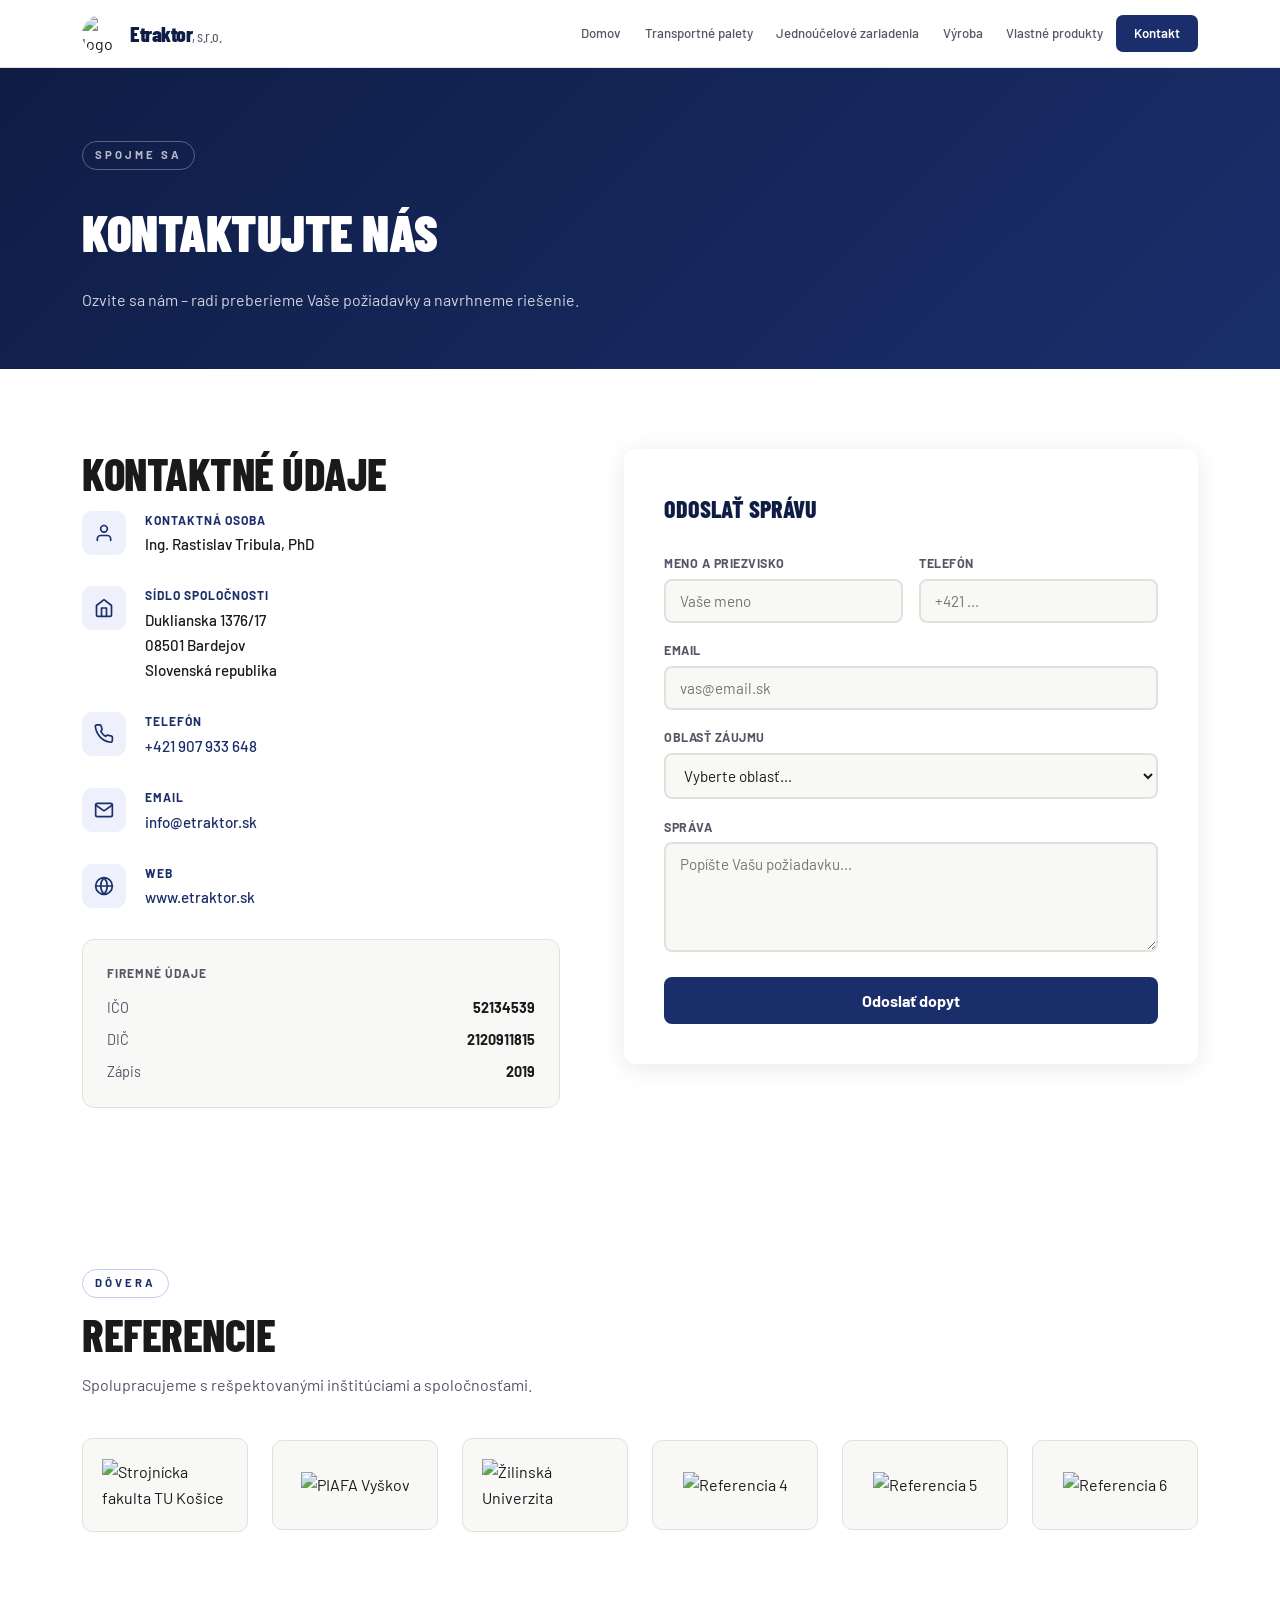
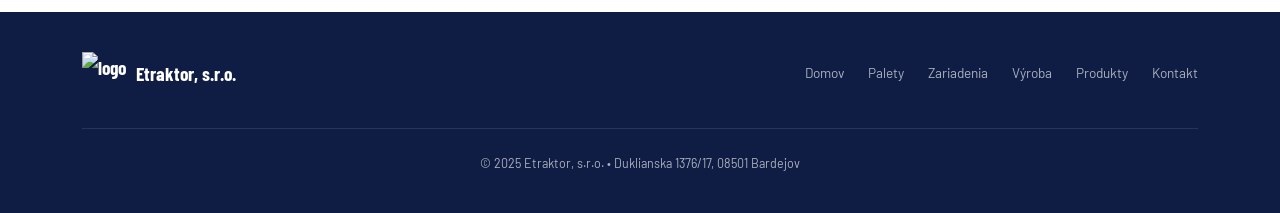
==== kontakt.html @ 1ed52ab7 "Add files via upload" ====
<!DOCTYPE html>
<html lang="sk">
<head>
  <meta charset="UTF-8"/><meta name="viewport" content="width=device-width,initial-scale=1.0"/>
  <title>Kontakt – Etraktor, s.r.o.</title>
  <link rel="preconnect" href="https://fonts.googleapis.com"/>
  <link href="https://fonts.googleapis.com/css2?family=Barlow+Condensed:wght@400;600;700;800;900&family=Barlow:wght@300;400;500;600&display=swap" rel="stylesheet"/>
  <link rel="stylesheet" href="style.css"/>
</head>
<body>
<nav id="mainNav"><div class="nav-inner">
  <a href="index.html" class="nav-logo"><img src="images/logo.jpg" alt="logo" class="nav-logo-img"/><span class="nav-logo-text">Etraktor<span class="nav-logo-sub">, s.r.o.</span></span></a>
  <div class="nav-links"><a href="index.html">Domov</a><a href="palety.html">Transportné palety</a><a href="zariadenia.html">Jednoúčelové zariadenia</a><a href="vyroba.html">Výroba</a><a href="produkty.html">Vlastné produkty</a><a href="kontakt.html" class="nav-cta active">Kontakt</a></div>
  <button class="hamburger" onclick="toggleNav()"><span></span><span></span><span></span></button>
</div></nav>
<div class="mobile-menu" id="mobileMenu"><a href="index.html">Domov</a><a href="palety.html">Transportné palety</a><a href="zariadenia.html">Jednoúčelové zariadenia</a><a href="vyroba.html">Výroba</a><a href="produkty.html">Vlastné produkty</a><a href="kontakt.html">Kontakt</a></div>

<div class="page-hero">
  <div class="container">
    <span class="tag">Spojme sa</span>
    <h1>Kontaktujte nás</h1>
    <p>Ozvite sa nám &ndash; radi preberieme Vaše požiadavky a navrhneme riešenie.</p>
  </div>
</div>

<section class="alt">
  <div class="container">
    <div class="contact-grid">
      <div>
        <h2 class="section-title">Kontaktné údaje</h2>
        <div class="contact-info-item">
          <div class="ci-icon">
            <svg viewBox="0 0 24 24"><path d="M20 21v-2a4 4 0 0 0-4-4H8a4 4 0 0 0-4 4v2"/><circle cx="12" cy="7" r="4"/></svg>
          </div>
          <div>
            <div class="ci-label">Kontaktná osoba</div>
            <div class="ci-value">Ing. Rastislav Tribula, PhD</div>
          </div>
        </div>
        <div class="contact-info-item">
          <div class="ci-icon">
            <svg viewBox="0 0 24 24"><path d="M3 9l9-7 9 7v11a2 2 0 0 1-2 2H5a2 2 0 0 1-2-2z"/><polyline points="9 22 9 12 15 12 15 22"/></svg>
          </div>
          <div>
            <div class="ci-label">Sídlo spoločnosti</div>
            <div class="ci-value">Duklianska 1376/17<br/>08501 Bardejov<br/>Slovenská republika</div>
          </div>
        </div>
        <div class="contact-info-item">
          <div class="ci-icon">
            <svg viewBox="0 0 24 24"><path d="M22 16.92v3a2 2 0 0 1-2.18 2 19.79 19.79 0 0 1-8.63-3.07A19.5 19.5 0 0 1 4.69 12a19.79 19.79 0 0 1-3.07-8.67A2 2 0 0 1 3.77 1h3a2 2 0 0 1 2 1.72c.127.96.361 1.903.7 2.81a2 2 0 0 1-.45 2.11L8.09 8.91a16 16 0 0 0 6 6l.92-.92a2 2 0 0 1 2.11-.45c.907.339 1.85.573 2.81.7A2 2 0 0 1 22 16.92z"/></svg>
          </div>
          <div>
            <div class="ci-label">Telefón</div>
            <div class="ci-value"><a href="tel:+421907933648">+421 907 933 648</a></div>
          </div>
        </div>
        <div class="contact-info-item">
          <div class="ci-icon">
            <svg viewBox="0 0 24 24"><path d="M4 4h16c1.1 0 2 .9 2 2v12c0 1.1-.9 2-2 2H4c-1.1 0-2-.9-2-2V6c0-1.1.9-2 2-2z"/><polyline points="22,6 12,13 2,6"/></svg>
          </div>
          <div>
            <div class="ci-label">Email</div>
            <div class="ci-value"><a href="mailto:info@etraktor.sk">info@etraktor.sk</a></div>
          </div>
        </div>
        <div class="contact-info-item">
          <div class="ci-icon">
            <svg viewBox="0 0 24 24"><circle cx="12" cy="12" r="10"/><line x1="2" y1="12" x2="22" y2="12"/><path d="M12 2a15.3 15.3 0 0 1 4 10 15.3 15.3 0 0 1-4 10 15.3 15.3 0 0 1-4-10 15.3 15.3 0 0 1 4-10z"/></svg>
          </div>
          <div>
            <div class="ci-label">Web</div>
            <div class="ci-value"><a href="https://www.etraktor.sk" target="_blank">www.etraktor.sk</a></div>
          </div>
        </div>
        <div style="background:var(--bg);border-radius:12px;padding:1.5rem;border:1px solid var(--border);margin-top:1rem;">
          <div style="font-size:0.75rem;font-weight:700;text-transform:uppercase;letter-spacing:1px;color:var(--text-muted);margin-bottom:0.75rem;">Firemné údaje</div>
          <div style="display:flex;flex-direction:column;gap:0.5rem;font-size:0.9rem;">
            <div style="display:flex;justify-content:space-between;"><span style="color:var(--text-muted);">IČO</span><strong>52134539</strong></div>
            <div style="display:flex;justify-content:space-between;"><span style="color:var(--text-muted);">DIČ</span><strong>2120911815</strong></div>
            <div style="display:flex;justify-content:space-between;"><span style="color:var(--text-muted);">Zápis</span><strong>2019</strong></div>
          </div>
        </div>
      </div>

      <div class="contact-form-wrap">
        <h3 style="font-family:'Barlow Condensed',sans-serif;font-size:1.5rem;font-weight:800;text-transform:uppercase;margin-bottom:1.5rem;color:var(--blue-dark);">Odoslať správu</h3>
        <div class="form-row">
          <div class="form-group"><label>Meno a priezvisko</label><input type="text" placeholder="Vaše meno"/></div>
          <div class="form-group"><label>Telefón</label><input type="tel" placeholder="+421 ..."/></div>
        </div>
        <div class="form-group"><label>Email</label><input type="email" placeholder="vas@email.sk"/></div>
        <div class="form-group">
          <label>Oblasť záujmu</label>
          <select>
            <option value="">Vyberte oblasť...</option>
            <option>Elektrický malotraktor ET 2000</option>
            <option>Elektrický malotraktor ET 3000</option>
            <option>Príslušenstvo k malotraktoru</option>
            <option>Transportné palety</option>
            <option>Jednoúčelové zariadenia</option>
            <option>Výroba / CNC pálenie / ohýbanie</option>
            <option>Iné</option>
          </select>
        </div>
        <div class="form-group"><label>Správa</label><textarea placeholder="Popíšte Vašu požiadavku..."></textarea></div>
        <button class="form-submit" id="formBtn" onclick="handleForm(event)">Odoslať dopyt</button>
      </div>
    </div>
  </div>
</section>

<section class="refs-section">
  <div class="container">
    <span class="tag">Dôvera</span><h2 class="section-title">Referencie</h2>
    <p class="section-desc">Spolupracujeme s rešpektovanými inštitúciami a spoločnosťami.</p>
    <div class="refs-logos">
      <div class="ref-logo"><img src="images/image17.png" alt="Strojnícka fakulta TU Košice"/></div>
      <div class="ref-logo"><img src="images/image18.png" alt="PIAFA Vyškov"/></div>
      <div class="ref-logo"><img src="images/image19.png" alt="Žilinská Univerzita"/></div>
      <div class="ref-logo"><img src="images/image20.png" alt="Referencia 4"/></div>
      <div class="ref-logo"><img src="images/image21.png" alt="Referencia 5"/></div>
      <div class="ref-logo"><img src="images/image22.png" alt="Referencia 6"/></div>
    </div>
  </div>
</section>

<footer class="site-footer"><div class="container footer-inner">
  <div class="footer-logo"><img src="images/logo.jpg" alt="logo" style="height:44px;"/><span>Etraktor, s.r.o.</span></div>
  <div class="footer-links"><a href="index.html">Domov</a><a href="palety.html">Palety</a><a href="zariadenia.html">Zariadenia</a><a href="vyroba.html">Výroba</a><a href="produkty.html">Produkty</a><a href="kontakt.html">Kontakt</a></div>
  <div class="footer-copy">&copy; 2025 Etraktor, s.r.o. &bull; Duklianska 1376/17, 08501 Bardejov</div>
</div></footer>

<script src="nav.js"></script>
</body></html>
---- style.css ----
:root {
  --blue: #1a2e6b;
  --blue-dark: #0f1d45;
  --blue-mid: #2a4aaa;
  --green: #2d7a3a;
  --green-light: #4caf50;
  --accent: #f5a623;
  --text: #1a1a1a;
  --text-muted: #556;
  --bg: #f8f8f6;
  --white: #fff;
  --border: #e2e2da;
  --radius: 12px;
  --shadow: 0 4px 24px rgba(0,0,0,0.09);
  --nav-h: 68px;
}

*, *::before, *::after { box-sizing: border-box; margin: 0; padding: 0; }
html { scroll-behavior: smooth; }
body { font-family: 'Barlow', sans-serif; background: var(--bg); color: var(--text); line-height: 1.65; }
img { max-width: 100%; height: auto; display: block; }
a { text-decoration: none; color: inherit; }

/* ── CONTAINER ── */
.container { max-width: 1180px; margin: 0 auto; padding: 0 2rem; }

/* ── NAV ── */
nav#mainNav {
  position: fixed; top: 0; left: 0; right: 0; z-index: 200;
  background: rgba(255,255,255,0.98);
  border-bottom: 1px solid var(--border);
  backdrop-filter: blur(10px);
  height: var(--nav-h);
}
.nav-inner {
  max-width: 1180px; margin: 0 auto; padding: 0 2rem;
  height: 100%; display: flex; align-items: center; justify-content: space-between; gap: 2rem;
}
.nav-logo { display: flex; align-items: center; gap: 10px; }
.nav-logo-img { height: 38px; width: 38px; object-fit: contain; border-radius: 50%; }
.nav-logo-text {
  font-family: 'Barlow Condensed', sans-serif; font-weight: 800; font-size: 1.35rem;
  color: var(--blue-dark); letter-spacing: -0.5px;
}
.nav-logo-sub { font-weight: 400; font-size: 1rem; color: var(--text-muted); }
.nav-links { display: flex; align-items: center; gap: 0.1rem; }
.nav-links a {
  font-size: 0.83rem; font-weight: 500; color: var(--text-muted);
  padding: 7px 11px; border-radius: 7px; transition: all 0.18s; white-space: nowrap;
}
.nav-links a:hover, .nav-links a.active { color: var(--blue); background: #eef1fb; }
.nav-cta { background: var(--blue) !important; color: white !important; padding: 8px 18px !important; font-weight: 600 !important; }
.nav-cta:hover { background: var(--blue-dark) !important; }
.hamburger { display: none; flex-direction: column; gap: 5px; border: none; background: none; cursor: pointer; padding: 8px; }
.hamburger span { display: block; width: 24px; height: 2px; background: var(--text); border-radius: 2px; transition: 0.3s; }

/* ── MOBILE MENU ── */
.mobile-menu {
  display: none; position: fixed; top: var(--nav-h); left: 0; right: 0; z-index: 199;
  background: white; border-bottom: 1px solid var(--border);
  padding: 1rem 2rem; flex-direction: column; gap: 0; box-shadow: 0 8px 24px rgba(0,0,0,0.1);
}
.mobile-menu.open { display: flex; }
.mobile-menu a { padding: 12px 0; border-bottom: 1px solid var(--border); font-size: 1rem; font-weight: 500; color: var(--text); }
.mobile-menu a:last-child { border-bottom: none; }

/* ── HERO (index) ── */
.hero {
  min-height: 100vh; display: flex; flex-direction: column;
  position: relative; overflow: hidden; padding-top: var(--nav-h);
}
.hero-bg { position: absolute; inset: 0; background-size: cover; background-position: center; }
.hero-overlay { position: absolute; inset: 0; background: linear-gradient(135deg, rgba(10,20,60,0.88) 0%, rgba(10,20,60,0.60) 60%, rgba(10,20,60,0.30) 100%); }
.hero-content { position: relative; z-index: 2; flex: 1; display: flex; align-items: center; padding: 5rem 2rem 3rem; }
.hero-left { max-width: 620px; color: white; }
.hero-eyebrow { font-size: 0.8rem; letter-spacing: 2.5px; text-transform: uppercase; font-weight: 600; opacity: 0.7; margin-bottom: 1.2rem; }
.hero-title {
  font-family: 'Barlow Condensed', sans-serif; font-weight: 900;
  font-size: clamp(3rem, 6vw, 5rem); line-height: 1.0; text-transform: uppercase;
  letter-spacing: -1px; margin-bottom: 1.5rem;
}
.hero-title span { color: var(--accent); }
.hero-desc { font-size: 1.05rem; opacity: 0.85; max-width: 500px; margin-bottom: 2.5rem; line-height: 1.7; }
.hero-btns { display: flex; gap: 1rem; flex-wrap: wrap; }
.hero-stats-bar { position: relative; z-index: 2; background: rgba(255,255,255,0.07); border-top: 1px solid rgba(255,255,255,0.12); backdrop-filter: blur(8px); }
.hero-stats { display: grid; grid-template-columns: repeat(4, 1fr); padding: 1.5rem 2rem; max-width: 1180px; margin: 0 auto; }
.hstat { text-align: center; color: white; padding: 0.75rem; border-right: 1px solid rgba(255,255,255,0.12); }
.hstat:last-child { border-right: none; }
.hstat-val { font-family: 'Barlow Condensed', sans-serif; font-weight: 900; font-size: 2rem; color: var(--accent); line-height: 1; }
.hstat-label { font-size: 0.72rem; text-transform: uppercase; letter-spacing: 1.5px; opacity: 0.65; margin-top: 4px; }

/* ── PAGE HERO (subpages) ── */
.page-hero {
  margin-top: var(--nav-h);
  background: linear-gradient(135deg, var(--blue-dark) 0%, var(--blue) 100%);
  padding: 4.5rem 2rem 3.5rem;
  color: white;
}
.page-hero .container { max-width: 1180px; }
.page-hero .tag { border-color: rgba(255,255,255,0.3); color: rgba(255,255,255,0.7); }
.page-hero h1 { font-family: 'Barlow Condensed', sans-serif; font-weight: 900; font-size: clamp(2.5rem,4vw,3.8rem); text-transform: uppercase; letter-spacing: -0.5px; margin: 0.5rem 0; }
.page-hero p { opacity: 0.8; max-width: 560px; font-size: 1rem; line-height: 1.7; margin-top: 0.75rem; }

/* ── BUTTONS ── */
.btn-primary {
  display: inline-flex; align-items: center; gap: 6px;
  background: var(--accent); color: #1a1a1a; font-weight: 700; font-size: 0.95rem;
  padding: 13px 28px; border-radius: 8px; transition: all 0.2s; border: none; cursor: pointer;
}
.btn-primary:hover { background: #e09500; transform: translateY(-2px); box-shadow: 0 8px 20px rgba(0,0,0,0.2); }
.btn-outline {
  display: inline-flex; align-items: center;
  border: 2px solid rgba(255,255,255,0.45); color: white; font-weight: 600; font-size: 0.95rem;
  padding: 11px 26px; border-radius: 8px; transition: all 0.2s;
}
.btn-outline:hover { border-color: white; background: rgba(255,255,255,0.08); }
.btn-blue { background: var(--blue) !important; color: white !important; }
.btn-blue:hover { background: var(--blue-dark) !important; }

/* ── TAGS ── */
.tag { display: inline-block; font-size: 0.71rem; font-weight: 700; letter-spacing: 3px; text-transform: uppercase; color: var(--blue); border: 1px solid #c5cde8; padding: 4px 12px; border-radius: 20px; margin-bottom: 0.75rem; }

/* ── SECTION COMMONS ── */
.section-title { font-family: 'Barlow Condensed', sans-serif; font-weight: 800; font-size: clamp(2rem,3.5vw,2.8rem); text-transform: uppercase; letter-spacing: -0.5px; line-height: 1.1; margin-bottom: 0.75rem; }
.section-desc { font-size: 1rem; color: var(--text-muted); max-width: 560px; line-height: 1.7; margin-bottom: 2.5rem; }
section { padding: 5rem 2rem; }
section.alt { background: white; }
section.dark { background: var(--blue-dark); color: white; }
section.dark .section-title { color: white; }
section.dark .section-desc { color: rgba(255,255,255,0.7); }

/* ── ABOUT ── */
.about-section { background: white; padding: 5rem 2rem; }
.about-grid { display: grid; grid-template-columns: 1fr 1fr; gap: 4rem; align-items: center; }
.about-details { margin-top: 2rem; border-top: 1px solid var(--border); padding-top: 1.5rem; display: flex; flex-direction: column; gap: 0.75rem; }
.detail-row { display: flex; gap: 1rem; font-size: 0.88rem; }
.detail-label { font-weight: 700; color: var(--blue); min-width: 50px; }
.about-img { border-radius: var(--radius); box-shadow: var(--shadow); width: 100%; }

/* ── SERVICES GRID ── */
.services-section { background: var(--bg); padding: 5rem 2rem; }
.services-grid { display: grid; grid-template-columns: repeat(4, 1fr); gap: 1.5rem; }
.service-card {
  background: white; border-radius: var(--radius); padding: 2rem 1.5rem; border: 1px solid var(--border);
  display: flex; flex-direction: column; gap: 0.75rem; transition: all 0.25s;
}
.service-card:hover { transform: translateY(-5px); box-shadow: 0 12px 32px rgba(0,0,0,0.12); border-color: transparent; }
.service-icon-wrap { width: 70px; height: 70px; border-radius: 14px; background: #fff5e0; overflow: hidden; display: flex; align-items: center; justify-content: center; margin-bottom: 0.5rem; }
.service-icon-wrap.blue { background: #eef1fb; }
.service-icon-wrap.green { background: #e8f5e9; }
.service-icon-wrap.dark { background: #1a2e6b; }
.service-icon-img { width: 100%; height: 100%; object-fit: contain; }
.service-card h3 { font-weight: 700; font-size: 1rem; color: var(--text); }
.service-card p { font-size: 0.87rem; color: var(--text-muted); line-height: 1.55; flex: 1; }
.card-link { font-size: 0.82rem; font-weight: 700; color: var(--blue); margin-top: auto; }
.service-card:hover .card-link { color: var(--accent); }

/* ── EXTRAS ── */
.extras-section { background: var(--blue-dark); color: white; padding: 5rem 2rem; }
.extras-section .tag { border-color: rgba(255,255,255,0.25); color: rgba(255,255,255,0.6); }
.extras-section .section-title { color: white; }
.extras-grid { display: grid; grid-template-columns: repeat(4, 1fr); gap: 1rem; margin-top: 2rem; }
.extra-item { display: flex; gap: 0.75rem; align-items: flex-start; background: rgba(255,255,255,0.06); border-radius: 10px; padding: 1rem 1.2rem; border: 1px solid rgba(255,255,255,0.08); }
.extra-dot { width: 8px; height: 8px; border-radius: 50%; background: var(--accent); flex-shrink: 0; margin-top: 6px; }
.extra-item span { font-size: 0.88rem; opacity: 0.85; line-height: 1.5; }

/* ── REFS ── */
.refs-section { background: white; padding: 5rem 2rem; }
.refs-logos { display: grid; grid-template-columns: repeat(6, 1fr); gap: 1.5rem; align-items: center; margin-top: 2rem; }
.ref-logo { background: var(--bg); border: 1px solid var(--border); border-radius: 10px; padding: 1.2rem; display: flex; align-items: center; justify-content: center; transition: all 0.2s; min-height: 90px; }
.ref-logo:hover { box-shadow: var(--shadow); border-color: var(--blue); }
.ref-logo img { max-height: 60px; width: auto; max-width: 100%; object-fit: contain; }

/* ── CTA BANNER ── */
.cta-banner { background: linear-gradient(90deg, var(--blue) 0%, var(--blue-mid) 100%); color: white; padding: 4rem 2rem; }
.cta-inner { display: flex; align-items: center; justify-content: space-between; gap: 2rem; flex-wrap: wrap; }
.cta-inner h2 { font-family: 'Barlow Condensed', sans-serif; font-size: 2.2rem; font-weight: 800; text-transform: uppercase; margin-bottom: 0.4rem; }
.cta-inner p { opacity: 0.8; font-size: 1rem; }

/* ── FOOTER ── */
.site-footer { background: var(--blue-dark); color: rgba(255,255,255,0.65); padding: 2.5rem 2rem; }
.footer-inner { display: flex; align-items: center; justify-content: space-between; flex-wrap: wrap; gap: 1.5rem; }
.footer-logo { display: flex; align-items: center; gap: 10px; font-family: 'Barlow Condensed', sans-serif; font-weight: 700; font-size: 1.2rem; color: white; }
.footer-links { display: flex; gap: 1.5rem; flex-wrap: wrap; }
.footer-links a { font-size: 0.85rem; transition: color 0.2s; }
.footer-links a:hover { color: white; }
.footer-copy { font-size: 0.78rem; width: 100%; text-align: center; border-top: 1px solid rgba(255,255,255,0.1); padding-top: 1.5rem; margin-top: 0.5rem; }

/* ── SLIDER (Gallery) ── */
.slider-section { padding: 5rem 0; overflow: hidden; }
.slider-section .container { padding: 0 2rem; }
.slider-wrap { position: relative; margin-top: 2rem; }
.slider-track-outer { overflow: hidden; border-radius: var(--radius); }
.slider-track { display: flex; transition: transform 0.45s cubic-bezier(0.25,0.1,0.25,1); }
.slide-img { min-width: 100%; max-height: 560px; object-fit: cover; display: block; user-select: none; }
.slider-btn {
  position: absolute; top: 50%; transform: translateY(-50%);
  background: rgba(255,255,255,0.92); border: none; border-radius: 50%;
  width: 52px; height: 52px; font-size: 1.4rem; cursor: pointer; z-index: 5;
  display: flex; align-items: center; justify-content: center;
  box-shadow: 0 4px 16px rgba(0,0,0,0.2); transition: all 0.2s;
}
.slider-btn:hover { background: white; transform: translateY(-50%) scale(1.08); }
.slider-prev { left: 1.2rem; }
.slider-next { right: 1.2rem; }
.slider-dots { display: flex; gap: 8px; justify-content: center; margin-top: 1.2rem; }
.slider-dot { width: 9px; height: 9px; border-radius: 50%; background: var(--border); cursor: pointer; transition: all 0.2s; border: none; }
.slider-dot.active { background: var(--blue); transform: scale(1.3); }

/* ── CONTENT GRIDS ── */
.content-two-col { display: grid; grid-template-columns: 1fr 1fr; gap: 3.5rem; align-items: center; }
.content-three-col { display: grid; grid-template-columns: repeat(3, 1fr); gap: 2rem; }

/* ── IMAGE CARDS ── */
.img-card { border-radius: var(--radius); overflow: hidden; box-shadow: var(--shadow); border: 1px solid var(--border); transition: transform 0.3s; cursor: pointer; }
.img-card:hover { transform: translateY(-4px); }
.img-card img { width: 100%; height: 240px; object-fit: cover; display: block; transition: transform 0.4s; }
.img-card:hover img { transform: scale(1.04); }
.img-card-body { padding: 1.4rem; background: white; }
.img-card-title { font-weight: 700; font-size: 1rem; margin-bottom: 0.4rem; color: var(--blue-dark); }
.img-card-desc { font-size: 0.86rem; color: var(--text-muted); line-height: 1.55; }

/* ── LIGHTBOX ── */
.lightbox { position: fixed; inset: 0; z-index: 1000; background: rgba(0,0,0,0.94); display: none; align-items: center; justify-content: center; }
.lightbox.open { display: flex; }
.lightbox img { max-width: 90vw; max-height: 86vh; object-fit: contain; border-radius: 8px; }
.lb-close { position: absolute; top: 1.2rem; right: 1.2rem; background: rgba(255,255,255,0.12); border: none; color: white; font-size: 2rem; width: 46px; height: 46px; border-radius: 50%; cursor: pointer; display: flex; align-items: center; justify-content: center; transition: 0.2s; }
.lb-close:hover { background: rgba(255,255,255,0.25); }
.lb-arrow { position: absolute; top: 50%; transform: translateY(-50%); background: rgba(255,255,255,0.1); border: none; color: white; font-size: 2.2rem; width: 54px; height: 54px; border-radius: 50%; cursor: pointer; display: flex; align-items: center; justify-content: center; transition: 0.2s; }
.lb-arrow:hover { background: rgba(255,255,255,0.22); }
.lb-prev { left: 1.2rem; }
.lb-next { right: 1.2rem; }
.lb-counter { position: absolute; bottom: 1.2rem; left: 50%; transform: translateX(-50%); color: rgba(255,255,255,0.6); font-size: 0.85rem; }

/* ── CONTACT ── */
.contact-grid { display: grid; grid-template-columns: 1fr 1.2fr; gap: 4rem; align-items: start; }
.contact-info-item { display: flex; gap: 1.2rem; margin-bottom: 1.8rem; align-items: flex-start; }
.ci-icon { width: 44px; height: 44px; border-radius: 10px; background: #eef1fb; display: flex; align-items: center; justify-content: center; flex-shrink: 0; }
.ci-icon svg { width: 20px; height: 20px; stroke: var(--blue); fill: none; stroke-width: 2; stroke-linecap: round; stroke-linejoin: round; }
.ci-label { font-size: 0.75rem; font-weight: 700; color: var(--blue); text-transform: uppercase; letter-spacing: 1px; margin-bottom: 2px; }
.ci-value { font-size: 0.95rem; font-weight: 500; }
.ci-value a { color: var(--blue); }
.contact-form-wrap { background: white; border-radius: var(--radius); padding: 2.5rem; box-shadow: var(--shadow); }
.form-row { display: grid; grid-template-columns: 1fr 1fr; gap: 1rem; }
.form-group { margin-bottom: 1.1rem; }
.form-group label { display: block; font-size: 0.78rem; font-weight: 700; text-transform: uppercase; letter-spacing: 0.5px; color: var(--text-muted); margin-bottom: 5px; }
.form-group input, .form-group textarea, .form-group select {
  width: 100%; border: 2px solid var(--border); border-radius: 8px; padding: 11px 14px;
  font-family: 'Barlow', sans-serif; font-size: 0.95rem; background: var(--bg); color: var(--text); transition: border 0.2s;
}
.form-group input:focus, .form-group textarea:focus, .form-group select:focus { outline: none; border-color: var(--blue); }
.form-group textarea { resize: vertical; min-height: 110px; }
.form-submit { width: 100%; background: var(--blue); color: white; border: none; border-radius: 8px; padding: 14px; font-family: 'Barlow', sans-serif; font-weight: 700; font-size: 1rem; cursor: pointer; transition: all 0.2s; }
.form-submit:hover { background: var(--blue-dark); transform: translateY(-1px); }

/* ── PRODUCT SPECS ── */
.spec-table { width: 100%; border-collapse: collapse; font-size: 0.9rem; }
.spec-table tr:nth-child(even) { background: white; }
.spec-table tr:nth-child(odd) { background: #eef1fb; }
.spec-table th { background: var(--blue-dark); color: white; padding: 11px 16px; text-align: left; font-size: 0.78rem; letter-spacing: 0.5px; }
.spec-table td { padding: 10px 16px; border-bottom: 1px solid var(--border); }
.spec-table td:first-child { font-weight: 500; }
.badge-std { background: #e8f5e9; color: #1b5e20; font-size: 0.72rem; font-weight: 700; padding: 2px 9px; border-radius: 10px; }
.badge-opt { background: #fff3e0; color: #bf360c; font-size: 0.72rem; font-weight: 700; padding: 2px 9px; border-radius: 10px; }
.group-row td { background: var(--blue) !important; color: white !important; font-weight: 700; font-size: 0.78rem; letter-spacing: 1px; text-transform: uppercase; }

/* ── TABS ── */
.tabs { display: flex; gap: 0.5rem; flex-wrap: wrap; margin-bottom: 2rem; }
.tab-btn { border: 2px solid var(--border); background: white; color: var(--text-muted); font-family: 'Barlow', sans-serif; font-weight: 600; font-size: 0.85rem; padding: 9px 22px; border-radius: 8px; cursor: pointer; transition: all 0.2s; }
.tab-btn.active, .tab-btn:hover { background: var(--blue); border-color: var(--blue); color: white; }
.tab-pane { display: none; }
.tab-pane.active { display: block; }

/* ── RESPONSIVE ── */
@media (max-width: 1024px) {
  .services-grid { grid-template-columns: repeat(2, 1fr); }
  .extras-grid { grid-template-columns: repeat(2, 1fr); }
  .refs-logos { grid-template-columns: repeat(3, 1fr); }
  .hero-stats { grid-template-columns: repeat(2, 1fr); }
}
@media (max-width: 768px) {
  .nav-links { display: none; }
  .hamburger { display: flex; }
  .hero-title { font-size: clamp(2.5rem,8vw,3.5rem); }
  .content-two-col { grid-template-columns: 1fr; }
  .about-grid { grid-template-columns: 1fr; }
  .contact-grid { grid-template-columns: 1fr; }
  .form-row { grid-template-columns: 1fr; }
  .content-three-col { grid-template-columns: 1fr; }
  .cta-inner { flex-direction: column; text-align: center; }
}
@media (max-width: 600px) {
  section { padding: 3rem 1.2rem; }
  .services-grid { grid-template-columns: 1fr; }
  .extras-grid { grid-template-columns: 1fr; }
  .refs-logos { grid-template-columns: repeat(2, 1fr); }
  .hero-stats { grid-template-columns: repeat(2, 1fr); }
  .footer-links { justify-content: center; }
}
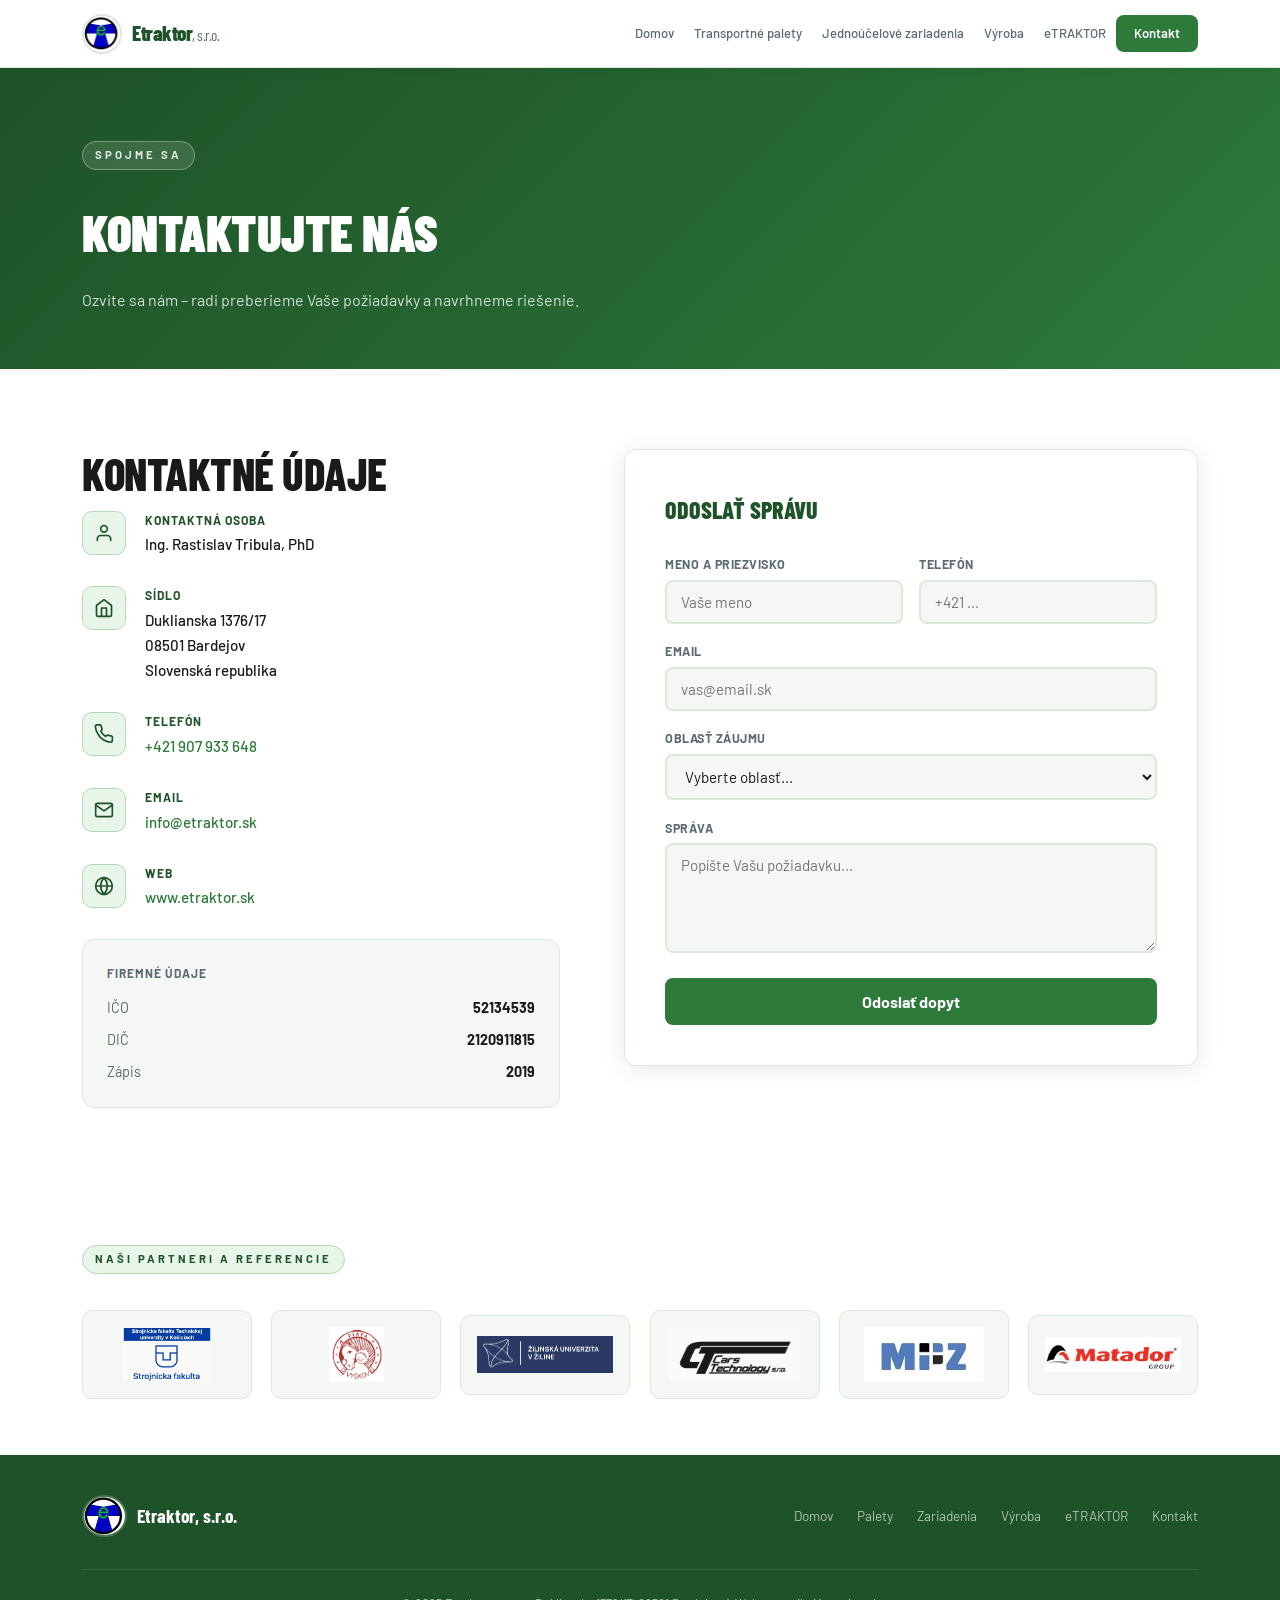
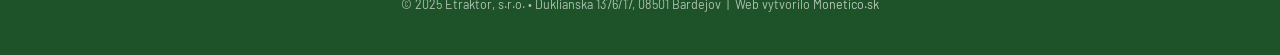
==== commit ae940cf8: "Add files via upload" ====
--- a/kontakt.html
+++ b/kontakt.html
@@ -1,135 +1,82 @@
-<!DOCTYPE html>
-<html lang="sk">
-<head>
-  <meta charset="UTF-8"/><meta name="viewport" content="width=device-width,initial-scale=1.0"/>
-  <title>Kontakt – Etraktor, s.r.o.</title>
-  <link rel="preconnect" href="https://fonts.googleapis.com"/>
-  <link href="https://fonts.googleapis.com/css2?family=Barlow+Condensed:wght@400;600;700;800;900&family=Barlow:wght@300;400;500;600&display=swap" rel="stylesheet"/>
-  <link rel="stylesheet" href="style.css"/>
-</head>
-<body>
-<nav id="mainNav"><div class="nav-inner">
-  <a href="index.html" class="nav-logo"><img src="images/logo.jpg" alt="logo" class="nav-logo-img"/><span class="nav-logo-text">Etraktor<span class="nav-logo-sub">, s.r.o.</span></span></a>
-  <div class="nav-links"><a href="index.html">Domov</a><a href="palety.html">Transportné palety</a><a href="zariadenia.html">Jednoúčelové zariadenia</a><a href="vyroba.html">Výroba</a><a href="produkty.html">Vlastné produkty</a><a href="kontakt.html" class="nav-cta active">Kontakt</a></div>
+<!DOCTYPE html><html lang="sk"><head>
+<meta charset="UTF-8"/><meta name="viewport" content="width=device-width,initial-scale=1.0"/>
+<title>Kontakt – Etraktor, s.r.o.</title>
+<link rel="preconnect" href="https://fonts.googleapis.com"/>
+<link href="https://fonts.googleapis.com/css2?family=Barlow+Condensed:wght@400;600;700;800;900&family=Barlow:wght@300;400;500;600&display=swap" rel="stylesheet"/>
+<link rel="stylesheet" href="style.css"/>
+</head><body><nav id="mainNav"><div class="nav-inner">
+  <a href="index.html" class="nav-logo">
+    <img src="[data-uri]" alt="Etraktor logo" class="nav-logo-img"/>
+    <span class="nav-logo-text">Etraktor<span class="nav-logo-sub">, s.r.o.</span></span>
+  </a>
+  <div class="nav-links"><a href="index.html" >Domov</a><a href="palety.html" >Transportné palety</a><a href="zariadenia.html" >Jednoúčelové zariadenia</a><a href="vyroba.html" >Výroba</a><a href="produkty.html" >eTRAKTOR</a><a href="kontakt.html" class="nav-cta active">Kontakt</a></div>
   <button class="hamburger" onclick="toggleNav()"><span></span><span></span><span></span></button>
 </div></nav>
-<div class="mobile-menu" id="mobileMenu"><a href="index.html">Domov</a><a href="palety.html">Transportné palety</a><a href="zariadenia.html">Jednoúčelové zariadenia</a><a href="vyroba.html">Výroba</a><a href="produkty.html">Vlastné produkty</a><a href="kontakt.html">Kontakt</a></div>
-
-<div class="page-hero">
-  <div class="container">
-    <span class="tag">Spojme sa</span>
-    <h1>Kontaktujte nás</h1>
-    <p>Ozvite sa nám &ndash; radi preberieme Vaše požiadavky a navrhneme riešenie.</p>
+<div class="mobile-menu" id="mobileMenu"><a href="index.html">Domov</a><a href="palety.html">Transportné palety</a><a href="zariadenia.html">Jednoúčelové zariadenia</a><a href="vyroba.html">Výroba</a><a href="produkty.html">eTRAKTOR</a><a href="kontakt.html">Kontakt</a></div>
+<div class="page-hero"><div class="container">
+  <span class="tag">Spojme sa</span>
+  <h1>Kontaktujte nás</h1>
+  <p>Ozvite sa nám – radi preberieme Vaše požiadavky a navrhneme riešenie.</p>
+</div></div>
+<section class="white"><div class="container">
+  <div class="contact-grid">
+    <div>
+      <h2 class="section-title">Kontaktné údaje</h2>
+      <div class="contact-info-item">
+        <div class="ci-icon"><svg viewBox="0 0 24 24"><path d="M20 21v-2a4 4 0 0 0-4-4H8a4 4 0 0 0-4 4v2"/><circle cx="12" cy="7" r="4"/></svg></div>
+        <div><div class="ci-label">Kontaktná osoba</div><div class="ci-value">Ing. Rastislav Tribula, PhD</div></div>
+      </div>
+      <div class="contact-info-item">
+        <div class="ci-icon"><svg viewBox="0 0 24 24"><path d="M3 9l9-7 9 7v11a2 2 0 0 1-2 2H5a2 2 0 0 1-2-2z"/><polyline points="9 22 9 12 15 12 15 22"/></svg></div>
+        <div><div class="ci-label">Sídlo</div><div class="ci-value">Duklianska 1376/17<br/>08501 Bardejov<br/>Slovenská republika</div></div>
+      </div>
+      <div class="contact-info-item">
+        <div class="ci-icon"><svg viewBox="0 0 24 24"><path d="M22 16.92v3a2 2 0 0 1-2.18 2 19.79 19.79 0 0 1-8.63-3.07A19.5 19.5 0 0 1 4.69 12a19.79 19.79 0 0 1-3.07-8.67A2 2 0 0 1 3.77 1h3a2 2 0 0 1 2 1.72c.127.96.361 1.903.7 2.81a2 2 0 0 1-.45 2.11L8.09 8.91a16 16 0 0 0 6 6l.92-.92a2 2 0 0 1 2.11-.45c.907.339 1.85.573 2.81.7A2 2 0 0 1 22 16.92z"/></svg></div>
+        <div><div class="ci-label">Telefón</div><div class="ci-value"><a href="tel:+421907933648">+421 907 933 648</a></div></div>
+      </div>
+      <div class="contact-info-item">
+        <div class="ci-icon"><svg viewBox="0 0 24 24"><path d="M4 4h16c1.1 0 2 .9 2 2v12c0 1.1-.9 2-2 2H4c-1.1 0-2-.9-2-2V6c0-1.1.9-2 2-2z"/><polyline points="22,6 12,13 2,6"/></svg></div>
+        <div><div class="ci-label">Email</div><div class="ci-value"><a href="mailto:info@etraktor.sk">info@etraktor.sk</a></div></div>
+      </div>
+      <div class="contact-info-item">
+        <div class="ci-icon"><svg viewBox="0 0 24 24"><circle cx="12" cy="12" r="10"/><line x1="2" y1="12" x2="22" y2="12"/><path d="M12 2a15.3 15.3 0 0 1 4 10 15.3 15.3 0 0 1-4 10 15.3 15.3 0 0 1-4-10 15.3 15.3 0 0 1 4-10z"/></svg></div>
+        <div><div class="ci-label">Web</div><div class="ci-value"><a href="https://www.etraktor.sk" target="_blank">www.etraktor.sk</a></div></div>
+      </div>
+      <div style="background:var(--bg);border-radius:12px;padding:1.5rem;border:1px solid var(--border);margin-top:0.5rem;">
+        <div style="font-size:0.75rem;font-weight:700;text-transform:uppercase;letter-spacing:1px;color:var(--text-muted);margin-bottom:0.75rem;">Firemné údaje</div>
+        <div style="display:flex;flex-direction:column;gap:0.5rem;font-size:0.9rem;">
+          <div style="display:flex;justify-content:space-between;"><span style="color:var(--text-muted);">IČO</span><strong>52134539</strong></div>
+          <div style="display:flex;justify-content:space-between;"><span style="color:var(--text-muted);">DIČ</span><strong>2120911815</strong></div>
+          <div style="display:flex;justify-content:space-between;"><span style="color:var(--text-muted);">Zápis</span><strong>2019</strong></div>
+        </div>
+      </div>
+    </div>
+    <div class="contact-form-wrap">
+      <h3 style="font-family:'Barlow Condensed',sans-serif;font-size:1.5rem;font-weight:800;text-transform:uppercase;margin-bottom:1.5rem;color:var(--green-dark);">Odoslať správu</h3>
+      <div class="form-row"><div class="form-group"><label>Meno a priezvisko</label><input type="text" placeholder="Vaše meno"/></div><div class="form-group"><label>Telefón</label><input type="tel" placeholder="+421 ..."/></div></div>
+      <div class="form-group"><label>Email</label><input type="email" placeholder="vas@email.sk"/></div>
+      <div class="form-group"><label>Oblasť záujmu</label><select><option value="">Vyberte oblasť...</option><option>eTRAKTOR – ET 2000</option><option>eTRAKTOR – ET 3000</option><option>Príslušenstvo</option><option>Transportné palety</option><option>Jednoúčelové zariadenia</option><option>Výroba / CNC</option><option>Iné</option></select></div>
+      <div class="form-group"><label>Správa</label><textarea placeholder="Popíšte Vašu požiadavku..."></textarea></div>
+      <button class="form-submit" id="formBtn" onclick="handleForm(event)">Odoslať dopyt</button>
+    </div>
+  </div>
+</div></section>
+<section class="refs-section">
+<div class="container">
+  <span class="tag">Naši partneri a referencie</span>
+  <div class="refs-logos">
+    <div class="ref-logo"><img src="[data-uri]" alt="Strojnícka fakulta TU Košice"/></div>
+    <div class="ref-logo"><img src="[data-uri]" alt="PIAFA Vyškov"/></div>
+    <div class="ref-logo"><img src="[data-uri]" alt="Žilinská Univerzita"/></div>
+    <div class="ref-logo"><img src="[data-uri]" alt="Referencia 4"/></div>
+    <div class="ref-logo"><img src="[data-uri]" alt="Referencia 5"/></div>
+    <div class="ref-logo"><img src="[data-uri]" alt="Referencia 6"/></div>
   </div>
 </div>
-
-<section class="alt">
-  <div class="container">
-    <div class="contact-grid">
-      <div>
-        <h2 class="section-title">Kontaktné údaje</h2>
-        <div class="contact-info-item">
-          <div class="ci-icon">
-            <svg viewBox="0 0 24 24"><path d="M20 21v-2a4 4 0 0 0-4-4H8a4 4 0 0 0-4 4v2"/><circle cx="12" cy="7" r="4"/></svg>
-          </div>
-          <div>
-            <div class="ci-label">Kontaktná osoba</div>
-            <div class="ci-value">Ing. Rastislav Tribula, PhD</div>
-          </div>
-        </div>
-        <div class="contact-info-item">
-          <div class="ci-icon">
-            <svg viewBox="0 0 24 24"><path d="M3 9l9-7 9 7v11a2 2 0 0 1-2 2H5a2 2 0 0 1-2-2z"/><polyline points="9 22 9 12 15 12 15 22"/></svg>
-          </div>
-          <div>
-            <div class="ci-label">Sídlo spoločnosti</div>
-            <div class="ci-value">Duklianska 1376/17<br/>08501 Bardejov<br/>Slovenská republika</div>
-          </div>
-        </div>
-        <div class="contact-info-item">
-          <div class="ci-icon">
-            <svg viewBox="0 0 24 24"><path d="M22 16.92v3a2 2 0 0 1-2.18 2 19.79 19.79 0 0 1-8.63-3.07A19.5 19.5 0 0 1 4.69 12a19.79 19.79 0 0 1-3.07-8.67A2 2 0 0 1 3.77 1h3a2 2 0 0 1 2 1.72c.127.96.361 1.903.7 2.81a2 2 0 0 1-.45 2.11L8.09 8.91a16 16 0 0 0 6 6l.92-.92a2 2 0 0 1 2.11-.45c.907.339 1.85.573 2.81.7A2 2 0 0 1 22 16.92z"/></svg>
-          </div>
-          <div>
-            <div class="ci-label">Telefón</div>
-            <div class="ci-value"><a href="tel:+421907933648">+421 907 933 648</a></div>
-          </div>
-        </div>
-        <div class="contact-info-item">
-          <div class="ci-icon">
-            <svg viewBox="0 0 24 24"><path d="M4 4h16c1.1 0 2 .9 2 2v12c0 1.1-.9 2-2 2H4c-1.1 0-2-.9-2-2V6c0-1.1.9-2 2-2z"/><polyline points="22,6 12,13 2,6"/></svg>
-          </div>
-          <div>
-            <div class="ci-label">Email</div>
-            <div class="ci-value"><a href="mailto:info@etraktor.sk">info@etraktor.sk</a></div>
-          </div>
-        </div>
-        <div class="contact-info-item">
-          <div class="ci-icon">
-            <svg viewBox="0 0 24 24"><circle cx="12" cy="12" r="10"/><line x1="2" y1="12" x2="22" y2="12"/><path d="M12 2a15.3 15.3 0 0 1 4 10 15.3 15.3 0 0 1-4 10 15.3 15.3 0 0 1-4-10 15.3 15.3 0 0 1 4-10z"/></svg>
-          </div>
-          <div>
-            <div class="ci-label">Web</div>
-            <div class="ci-value"><a href="https://www.etraktor.sk" target="_blank">www.etraktor.sk</a></div>
-          </div>
-        </div>
-        <div style="background:var(--bg);border-radius:12px;padding:1.5rem;border:1px solid var(--border);margin-top:1rem;">
-          <div style="font-size:0.75rem;font-weight:700;text-transform:uppercase;letter-spacing:1px;color:var(--text-muted);margin-bottom:0.75rem;">Firemné údaje</div>
-          <div style="display:flex;flex-direction:column;gap:0.5rem;font-size:0.9rem;">
-            <div style="display:flex;justify-content:space-between;"><span style="color:var(--text-muted);">IČO</span><strong>52134539</strong></div>
-            <div style="display:flex;justify-content:space-between;"><span style="color:var(--text-muted);">DIČ</span><strong>2120911815</strong></div>
-            <div style="display:flex;justify-content:space-between;"><span style="color:var(--text-muted);">Zápis</span><strong>2019</strong></div>
-          </div>
-        </div>
-      </div>
-
-      <div class="contact-form-wrap">
-        <h3 style="font-family:'Barlow Condensed',sans-serif;font-size:1.5rem;font-weight:800;text-transform:uppercase;margin-bottom:1.5rem;color:var(--blue-dark);">Odoslať správu</h3>
-        <div class="form-row">
-          <div class="form-group"><label>Meno a priezvisko</label><input type="text" placeholder="Vaše meno"/></div>
-          <div class="form-group"><label>Telefón</label><input type="tel" placeholder="+421 ..."/></div>
-        </div>
-        <div class="form-group"><label>Email</label><input type="email" placeholder="vas@email.sk"/></div>
-        <div class="form-group">
-          <label>Oblasť záujmu</label>
-          <select>
-            <option value="">Vyberte oblasť...</option>
-            <option>Elektrický malotraktor ET 2000</option>
-            <option>Elektrický malotraktor ET 3000</option>
-            <option>Príslušenstvo k malotraktoru</option>
-            <option>Transportné palety</option>
-            <option>Jednoúčelové zariadenia</option>
-            <option>Výroba / CNC pálenie / ohýbanie</option>
-            <option>Iné</option>
-          </select>
-        </div>
-        <div class="form-group"><label>Správa</label><textarea placeholder="Popíšte Vašu požiadavku..."></textarea></div>
-        <button class="form-submit" id="formBtn" onclick="handleForm(event)">Odoslať dopyt</button>
-      </div>
-    </div>
-  </div>
 </section>
-
-<section class="refs-section">
-  <div class="container">
-    <span class="tag">Dôvera</span><h2 class="section-title">Referencie</h2>
-    <p class="section-desc">Spolupracujeme s rešpektovanými inštitúciami a spoločnosťami.</p>
-    <div class="refs-logos">
-      <div class="ref-logo"><img src="images/image17.png" alt="Strojnícka fakulta TU Košice"/></div>
-      <div class="ref-logo"><img src="images/image18.png" alt="PIAFA Vyškov"/></div>
-      <div class="ref-logo"><img src="images/image19.png" alt="Žilinská Univerzita"/></div>
-      <div class="ref-logo"><img src="images/image20.png" alt="Referencia 4"/></div>
-      <div class="ref-logo"><img src="images/image21.png" alt="Referencia 5"/></div>
-      <div class="ref-logo"><img src="images/image22.png" alt="Referencia 6"/></div>
-    </div>
-  </div>
-</section>
-
 <footer class="site-footer"><div class="container footer-inner">
-  <div class="footer-logo"><img src="images/logo.jpg" alt="logo" style="height:44px;"/><span>Etraktor, s.r.o.</span></div>
-  <div class="footer-links"><a href="index.html">Domov</a><a href="palety.html">Palety</a><a href="zariadenia.html">Zariadenia</a><a href="vyroba.html">Výroba</a><a href="produkty.html">Produkty</a><a href="kontakt.html">Kontakt</a></div>
-  <div class="footer-copy">&copy; 2025 Etraktor, s.r.o. &bull; Duklianska 1376/17, 08501 Bardejov</div>
+  <div class="footer-logo"><img src="[data-uri]" alt="logo" style="height:42px;border-radius:50%;border:2px solid rgba(255,255,255,0.2);"/><span>Etraktor, s.r.o.</span></div>
+  <div class="footer-links"><a href="index.html">Domov</a><a href="palety.html">Palety</a><a href="zariadenia.html">Zariadenia</a><a href="vyroba.html">Výroba</a><a href="produkty.html">eTRAKTOR</a><a href="kontakt.html">Kontakt</a></div>
+  <div class="footer-copy">&copy; 2025 Etraktor, s.r.o. &bull; Duklianska 1376/17, 08501 Bardejov &nbsp;|&nbsp; Web vytvorilo <a href="https://monetico.sk" target="_blank" rel="noopener">Monetico.sk</a></div>
 </div></footer>
-
-<script src="nav.js"></script>
-</body></html>
+<script src="nav.js"></script></body></html>
--- a/style.css
+++ b/style.css
@@ -1,299 +1,293 @@
 :root {
-  --blue: #1a2e6b;
-  --blue-dark: #0f1d45;
-  --blue-mid: #2a4aaa;
   --green: #2d7a3a;
+  --green-dark: #1e5228;
   --green-light: #4caf50;
+  --green-pale: #e8f5e9;
+  --blue: #1565c0;
+  --blue-dark: #0d47a1;
+  --blue-light: #1976d2;
+  --teal: #00796b;
   --accent: #f5a623;
   --text: #1a1a1a;
-  --text-muted: #556;
-  --bg: #f8f8f6;
+  --text-muted: #5a6a70;
+  --bg: #f5f7f5;
   --white: #fff;
-  --border: #e2e2da;
+  --border: #dde8dd;
+  --shadow: 0 4px 24px rgba(0,0,0,0.09);
   --radius: 12px;
-  --shadow: 0 4px 24px rgba(0,0,0,0.09);
   --nav-h: 68px;
 }
 
-*, *::before, *::after { box-sizing: border-box; margin: 0; padding: 0; }
-html { scroll-behavior: smooth; }
-body { font-family: 'Barlow', sans-serif; background: var(--bg); color: var(--text); line-height: 1.65; }
-img { max-width: 100%; height: auto; display: block; }
-a { text-decoration: none; color: inherit; }
-
-/* ── CONTAINER ── */
-.container { max-width: 1180px; margin: 0 auto; padding: 0 2rem; }
-
-/* ── NAV ── */
-nav#mainNav {
-  position: fixed; top: 0; left: 0; right: 0; z-index: 200;
-  background: rgba(255,255,255,0.98);
-  border-bottom: 1px solid var(--border);
-  backdrop-filter: blur(10px);
-  height: var(--nav-h);
-}
-.nav-inner {
-  max-width: 1180px; margin: 0 auto; padding: 0 2rem;
-  height: 100%; display: flex; align-items: center; justify-content: space-between; gap: 2rem;
-}
-.nav-logo { display: flex; align-items: center; gap: 10px; }
-.nav-logo-img { height: 38px; width: 38px; object-fit: contain; border-radius: 50%; }
-.nav-logo-text {
-  font-family: 'Barlow Condensed', sans-serif; font-weight: 800; font-size: 1.35rem;
-  color: var(--blue-dark); letter-spacing: -0.5px;
-}
-.nav-logo-sub { font-weight: 400; font-size: 1rem; color: var(--text-muted); }
-.nav-links { display: flex; align-items: center; gap: 0.1rem; }
-.nav-links a {
-  font-size: 0.83rem; font-weight: 500; color: var(--text-muted);
-  padding: 7px 11px; border-radius: 7px; transition: all 0.18s; white-space: nowrap;
-}
-.nav-links a:hover, .nav-links a.active { color: var(--blue); background: #eef1fb; }
-.nav-cta { background: var(--blue) !important; color: white !important; padding: 8px 18px !important; font-weight: 600 !important; }
-.nav-cta:hover { background: var(--blue-dark) !important; }
-.hamburger { display: none; flex-direction: column; gap: 5px; border: none; background: none; cursor: pointer; padding: 8px; }
-.hamburger span { display: block; width: 24px; height: 2px; background: var(--text); border-radius: 2px; transition: 0.3s; }
-
-/* ── MOBILE MENU ── */
-.mobile-menu {
-  display: none; position: fixed; top: var(--nav-h); left: 0; right: 0; z-index: 199;
-  background: white; border-bottom: 1px solid var(--border);
-  padding: 1rem 2rem; flex-direction: column; gap: 0; box-shadow: 0 8px 24px rgba(0,0,0,0.1);
-}
-.mobile-menu.open { display: flex; }
-.mobile-menu a { padding: 12px 0; border-bottom: 1px solid var(--border); font-size: 1rem; font-weight: 500; color: var(--text); }
-.mobile-menu a:last-child { border-bottom: none; }
-
-/* ── HERO (index) ── */
-.hero {
-  min-height: 100vh; display: flex; flex-direction: column;
-  position: relative; overflow: hidden; padding-top: var(--nav-h);
-}
-.hero-bg { position: absolute; inset: 0; background-size: cover; background-position: center; }
-.hero-overlay { position: absolute; inset: 0; background: linear-gradient(135deg, rgba(10,20,60,0.88) 0%, rgba(10,20,60,0.60) 60%, rgba(10,20,60,0.30) 100%); }
-.hero-content { position: relative; z-index: 2; flex: 1; display: flex; align-items: center; padding: 5rem 2rem 3rem; }
-.hero-left { max-width: 620px; color: white; }
-.hero-eyebrow { font-size: 0.8rem; letter-spacing: 2.5px; text-transform: uppercase; font-weight: 600; opacity: 0.7; margin-bottom: 1.2rem; }
-.hero-title {
-  font-family: 'Barlow Condensed', sans-serif; font-weight: 900;
-  font-size: clamp(3rem, 6vw, 5rem); line-height: 1.0; text-transform: uppercase;
-  letter-spacing: -1px; margin-bottom: 1.5rem;
-}
-.hero-title span { color: var(--accent); }
-.hero-desc { font-size: 1.05rem; opacity: 0.85; max-width: 500px; margin-bottom: 2.5rem; line-height: 1.7; }
-.hero-btns { display: flex; gap: 1rem; flex-wrap: wrap; }
-.hero-stats-bar { position: relative; z-index: 2; background: rgba(255,255,255,0.07); border-top: 1px solid rgba(255,255,255,0.12); backdrop-filter: blur(8px); }
-.hero-stats { display: grid; grid-template-columns: repeat(4, 1fr); padding: 1.5rem 2rem; max-width: 1180px; margin: 0 auto; }
-.hstat { text-align: center; color: white; padding: 0.75rem; border-right: 1px solid rgba(255,255,255,0.12); }
-.hstat:last-child { border-right: none; }
-.hstat-val { font-family: 'Barlow Condensed', sans-serif; font-weight: 900; font-size: 2rem; color: var(--accent); line-height: 1; }
-.hstat-label { font-size: 0.72rem; text-transform: uppercase; letter-spacing: 1.5px; opacity: 0.65; margin-top: 4px; }
-
-/* ── PAGE HERO (subpages) ── */
-.page-hero {
-  margin-top: var(--nav-h);
-  background: linear-gradient(135deg, var(--blue-dark) 0%, var(--blue) 100%);
-  padding: 4.5rem 2rem 3.5rem;
-  color: white;
-}
-.page-hero .container { max-width: 1180px; }
-.page-hero .tag { border-color: rgba(255,255,255,0.3); color: rgba(255,255,255,0.7); }
-.page-hero h1 { font-family: 'Barlow Condensed', sans-serif; font-weight: 900; font-size: clamp(2.5rem,4vw,3.8rem); text-transform: uppercase; letter-spacing: -0.5px; margin: 0.5rem 0; }
-.page-hero p { opacity: 0.8; max-width: 560px; font-size: 1rem; line-height: 1.7; margin-top: 0.75rem; }
-
-/* ── BUTTONS ── */
-.btn-primary {
-  display: inline-flex; align-items: center; gap: 6px;
-  background: var(--accent); color: #1a1a1a; font-weight: 700; font-size: 0.95rem;
-  padding: 13px 28px; border-radius: 8px; transition: all 0.2s; border: none; cursor: pointer;
-}
-.btn-primary:hover { background: #e09500; transform: translateY(-2px); box-shadow: 0 8px 20px rgba(0,0,0,0.2); }
-.btn-outline {
-  display: inline-flex; align-items: center;
-  border: 2px solid rgba(255,255,255,0.45); color: white; font-weight: 600; font-size: 0.95rem;
-  padding: 11px 26px; border-radius: 8px; transition: all 0.2s;
-}
-.btn-outline:hover { border-color: white; background: rgba(255,255,255,0.08); }
-.btn-blue { background: var(--blue) !important; color: white !important; }
-.btn-blue:hover { background: var(--blue-dark) !important; }
-
-/* ── TAGS ── */
-.tag { display: inline-block; font-size: 0.71rem; font-weight: 700; letter-spacing: 3px; text-transform: uppercase; color: var(--blue); border: 1px solid #c5cde8; padding: 4px 12px; border-radius: 20px; margin-bottom: 0.75rem; }
-
-/* ── SECTION COMMONS ── */
-.section-title { font-family: 'Barlow Condensed', sans-serif; font-weight: 800; font-size: clamp(2rem,3.5vw,2.8rem); text-transform: uppercase; letter-spacing: -0.5px; line-height: 1.1; margin-bottom: 0.75rem; }
-.section-desc { font-size: 1rem; color: var(--text-muted); max-width: 560px; line-height: 1.7; margin-bottom: 2.5rem; }
-section { padding: 5rem 2rem; }
-section.alt { background: white; }
-section.dark { background: var(--blue-dark); color: white; }
-section.dark .section-title { color: white; }
-section.dark .section-desc { color: rgba(255,255,255,0.7); }
-
-/* ── ABOUT ── */
-.about-section { background: white; padding: 5rem 2rem; }
-.about-grid { display: grid; grid-template-columns: 1fr 1fr; gap: 4rem; align-items: center; }
-.about-details { margin-top: 2rem; border-top: 1px solid var(--border); padding-top: 1.5rem; display: flex; flex-direction: column; gap: 0.75rem; }
-.detail-row { display: flex; gap: 1rem; font-size: 0.88rem; }
-.detail-label { font-weight: 700; color: var(--blue); min-width: 50px; }
-.about-img { border-radius: var(--radius); box-shadow: var(--shadow); width: 100%; }
-
-/* ── SERVICES GRID ── */
-.services-section { background: var(--bg); padding: 5rem 2rem; }
-.services-grid { display: grid; grid-template-columns: repeat(4, 1fr); gap: 1.5rem; }
-.service-card {
-  background: white; border-radius: var(--radius); padding: 2rem 1.5rem; border: 1px solid var(--border);
-  display: flex; flex-direction: column; gap: 0.75rem; transition: all 0.25s;
-}
-.service-card:hover { transform: translateY(-5px); box-shadow: 0 12px 32px rgba(0,0,0,0.12); border-color: transparent; }
-.service-icon-wrap { width: 70px; height: 70px; border-radius: 14px; background: #fff5e0; overflow: hidden; display: flex; align-items: center; justify-content: center; margin-bottom: 0.5rem; }
-.service-icon-wrap.blue { background: #eef1fb; }
-.service-icon-wrap.green { background: #e8f5e9; }
-.service-icon-wrap.dark { background: #1a2e6b; }
-.service-icon-img { width: 100%; height: 100%; object-fit: contain; }
-.service-card h3 { font-weight: 700; font-size: 1rem; color: var(--text); }
-.service-card p { font-size: 0.87rem; color: var(--text-muted); line-height: 1.55; flex: 1; }
-.card-link { font-size: 0.82rem; font-weight: 700; color: var(--blue); margin-top: auto; }
-.service-card:hover .card-link { color: var(--accent); }
-
-/* ── EXTRAS ── */
-.extras-section { background: var(--blue-dark); color: white; padding: 5rem 2rem; }
-.extras-section .tag { border-color: rgba(255,255,255,0.25); color: rgba(255,255,255,0.6); }
-.extras-section .section-title { color: white; }
-.extras-grid { display: grid; grid-template-columns: repeat(4, 1fr); gap: 1rem; margin-top: 2rem; }
-.extra-item { display: flex; gap: 0.75rem; align-items: flex-start; background: rgba(255,255,255,0.06); border-radius: 10px; padding: 1rem 1.2rem; border: 1px solid rgba(255,255,255,0.08); }
-.extra-dot { width: 8px; height: 8px; border-radius: 50%; background: var(--accent); flex-shrink: 0; margin-top: 6px; }
-.extra-item span { font-size: 0.88rem; opacity: 0.85; line-height: 1.5; }
-
-/* ── REFS ── */
-.refs-section { background: white; padding: 5rem 2rem; }
-.refs-logos { display: grid; grid-template-columns: repeat(6, 1fr); gap: 1.5rem; align-items: center; margin-top: 2rem; }
-.ref-logo { background: var(--bg); border: 1px solid var(--border); border-radius: 10px; padding: 1.2rem; display: flex; align-items: center; justify-content: center; transition: all 0.2s; min-height: 90px; }
-.ref-logo:hover { box-shadow: var(--shadow); border-color: var(--blue); }
-.ref-logo img { max-height: 60px; width: auto; max-width: 100%; object-fit: contain; }
-
-/* ── CTA BANNER ── */
-.cta-banner { background: linear-gradient(90deg, var(--blue) 0%, var(--blue-mid) 100%); color: white; padding: 4rem 2rem; }
-.cta-inner { display: flex; align-items: center; justify-content: space-between; gap: 2rem; flex-wrap: wrap; }
-.cta-inner h2 { font-family: 'Barlow Condensed', sans-serif; font-size: 2.2rem; font-weight: 800; text-transform: uppercase; margin-bottom: 0.4rem; }
-.cta-inner p { opacity: 0.8; font-size: 1rem; }
-
-/* ── FOOTER ── */
-.site-footer { background: var(--blue-dark); color: rgba(255,255,255,0.65); padding: 2.5rem 2rem; }
-.footer-inner { display: flex; align-items: center; justify-content: space-between; flex-wrap: wrap; gap: 1.5rem; }
-.footer-logo { display: flex; align-items: center; gap: 10px; font-family: 'Barlow Condensed', sans-serif; font-weight: 700; font-size: 1.2rem; color: white; }
-.footer-links { display: flex; gap: 1.5rem; flex-wrap: wrap; }
-.footer-links a { font-size: 0.85rem; transition: color 0.2s; }
-.footer-links a:hover { color: white; }
-.footer-copy { font-size: 0.78rem; width: 100%; text-align: center; border-top: 1px solid rgba(255,255,255,0.1); padding-top: 1.5rem; margin-top: 0.5rem; }
-
-/* ── SLIDER (Gallery) ── */
-.slider-section { padding: 5rem 0; overflow: hidden; }
-.slider-section .container { padding: 0 2rem; }
-.slider-wrap { position: relative; margin-top: 2rem; }
-.slider-track-outer { overflow: hidden; border-radius: var(--radius); }
-.slider-track { display: flex; transition: transform 0.45s cubic-bezier(0.25,0.1,0.25,1); }
-.slide-img { min-width: 100%; max-height: 560px; object-fit: cover; display: block; user-select: none; }
-.slider-btn {
-  position: absolute; top: 50%; transform: translateY(-50%);
-  background: rgba(255,255,255,0.92); border: none; border-radius: 50%;
-  width: 52px; height: 52px; font-size: 1.4rem; cursor: pointer; z-index: 5;
-  display: flex; align-items: center; justify-content: center;
-  box-shadow: 0 4px 16px rgba(0,0,0,0.2); transition: all 0.2s;
-}
-.slider-btn:hover { background: white; transform: translateY(-50%) scale(1.08); }
-.slider-prev { left: 1.2rem; }
-.slider-next { right: 1.2rem; }
-.slider-dots { display: flex; gap: 8px; justify-content: center; margin-top: 1.2rem; }
-.slider-dot { width: 9px; height: 9px; border-radius: 50%; background: var(--border); cursor: pointer; transition: all 0.2s; border: none; }
-.slider-dot.active { background: var(--blue); transform: scale(1.3); }
-
-/* ── CONTENT GRIDS ── */
-.content-two-col { display: grid; grid-template-columns: 1fr 1fr; gap: 3.5rem; align-items: center; }
-.content-three-col { display: grid; grid-template-columns: repeat(3, 1fr); gap: 2rem; }
-
-/* ── IMAGE CARDS ── */
-.img-card { border-radius: var(--radius); overflow: hidden; box-shadow: var(--shadow); border: 1px solid var(--border); transition: transform 0.3s; cursor: pointer; }
-.img-card:hover { transform: translateY(-4px); }
-.img-card img { width: 100%; height: 240px; object-fit: cover; display: block; transition: transform 0.4s; }
-.img-card:hover img { transform: scale(1.04); }
-.img-card-body { padding: 1.4rem; background: white; }
-.img-card-title { font-weight: 700; font-size: 1rem; margin-bottom: 0.4rem; color: var(--blue-dark); }
-.img-card-desc { font-size: 0.86rem; color: var(--text-muted); line-height: 1.55; }
-
-/* ── LIGHTBOX ── */
-.lightbox { position: fixed; inset: 0; z-index: 1000; background: rgba(0,0,0,0.94); display: none; align-items: center; justify-content: center; }
-.lightbox.open { display: flex; }
-.lightbox img { max-width: 90vw; max-height: 86vh; object-fit: contain; border-radius: 8px; }
-.lb-close { position: absolute; top: 1.2rem; right: 1.2rem; background: rgba(255,255,255,0.12); border: none; color: white; font-size: 2rem; width: 46px; height: 46px; border-radius: 50%; cursor: pointer; display: flex; align-items: center; justify-content: center; transition: 0.2s; }
-.lb-close:hover { background: rgba(255,255,255,0.25); }
-.lb-arrow { position: absolute; top: 50%; transform: translateY(-50%); background: rgba(255,255,255,0.1); border: none; color: white; font-size: 2.2rem; width: 54px; height: 54px; border-radius: 50%; cursor: pointer; display: flex; align-items: center; justify-content: center; transition: 0.2s; }
-.lb-arrow:hover { background: rgba(255,255,255,0.22); }
-.lb-prev { left: 1.2rem; }
-.lb-next { right: 1.2rem; }
-.lb-counter { position: absolute; bottom: 1.2rem; left: 50%; transform: translateX(-50%); color: rgba(255,255,255,0.6); font-size: 0.85rem; }
-
-/* ── CONTACT ── */
-.contact-grid { display: grid; grid-template-columns: 1fr 1.2fr; gap: 4rem; align-items: start; }
-.contact-info-item { display: flex; gap: 1.2rem; margin-bottom: 1.8rem; align-items: flex-start; }
-.ci-icon { width: 44px; height: 44px; border-radius: 10px; background: #eef1fb; display: flex; align-items: center; justify-content: center; flex-shrink: 0; }
-.ci-icon svg { width: 20px; height: 20px; stroke: var(--blue); fill: none; stroke-width: 2; stroke-linecap: round; stroke-linejoin: round; }
-.ci-label { font-size: 0.75rem; font-weight: 700; color: var(--blue); text-transform: uppercase; letter-spacing: 1px; margin-bottom: 2px; }
-.ci-value { font-size: 0.95rem; font-weight: 500; }
-.ci-value a { color: var(--blue); }
-.contact-form-wrap { background: white; border-radius: var(--radius); padding: 2.5rem; box-shadow: var(--shadow); }
-.form-row { display: grid; grid-template-columns: 1fr 1fr; gap: 1rem; }
-.form-group { margin-bottom: 1.1rem; }
-.form-group label { display: block; font-size: 0.78rem; font-weight: 700; text-transform: uppercase; letter-spacing: 0.5px; color: var(--text-muted); margin-bottom: 5px; }
-.form-group input, .form-group textarea, .form-group select {
-  width: 100%; border: 2px solid var(--border); border-radius: 8px; padding: 11px 14px;
-  font-family: 'Barlow', sans-serif; font-size: 0.95rem; background: var(--bg); color: var(--text); transition: border 0.2s;
-}
-.form-group input:focus, .form-group textarea:focus, .form-group select:focus { outline: none; border-color: var(--blue); }
-.form-group textarea { resize: vertical; min-height: 110px; }
-.form-submit { width: 100%; background: var(--blue); color: white; border: none; border-radius: 8px; padding: 14px; font-family: 'Barlow', sans-serif; font-weight: 700; font-size: 1rem; cursor: pointer; transition: all 0.2s; }
-.form-submit:hover { background: var(--blue-dark); transform: translateY(-1px); }
-
-/* ── PRODUCT SPECS ── */
-.spec-table { width: 100%; border-collapse: collapse; font-size: 0.9rem; }
-.spec-table tr:nth-child(even) { background: white; }
-.spec-table tr:nth-child(odd) { background: #eef1fb; }
-.spec-table th { background: var(--blue-dark); color: white; padding: 11px 16px; text-align: left; font-size: 0.78rem; letter-spacing: 0.5px; }
-.spec-table td { padding: 10px 16px; border-bottom: 1px solid var(--border); }
-.spec-table td:first-child { font-weight: 500; }
-.badge-std { background: #e8f5e9; color: #1b5e20; font-size: 0.72rem; font-weight: 700; padding: 2px 9px; border-radius: 10px; }
-.badge-opt { background: #fff3e0; color: #bf360c; font-size: 0.72rem; font-weight: 700; padding: 2px 9px; border-radius: 10px; }
-.group-row td { background: var(--blue) !important; color: white !important; font-weight: 700; font-size: 0.78rem; letter-spacing: 1px; text-transform: uppercase; }
-
-/* ── TABS ── */
-.tabs { display: flex; gap: 0.5rem; flex-wrap: wrap; margin-bottom: 2rem; }
-.tab-btn { border: 2px solid var(--border); background: white; color: var(--text-muted); font-family: 'Barlow', sans-serif; font-weight: 600; font-size: 0.85rem; padding: 9px 22px; border-radius: 8px; cursor: pointer; transition: all 0.2s; }
-.tab-btn.active, .tab-btn:hover { background: var(--blue); border-color: var(--blue); color: white; }
-.tab-pane { display: none; }
-.tab-pane.active { display: block; }
-
-/* ── RESPONSIVE ── */
-@media (max-width: 1024px) {
-  .services-grid { grid-template-columns: repeat(2, 1fr); }
-  .extras-grid { grid-template-columns: repeat(2, 1fr); }
-  .refs-logos { grid-template-columns: repeat(3, 1fr); }
-  .hero-stats { grid-template-columns: repeat(2, 1fr); }
-}
-@media (max-width: 768px) {
-  .nav-links { display: none; }
-  .hamburger { display: flex; }
-  .hero-title { font-size: clamp(2.5rem,8vw,3.5rem); }
-  .content-two-col { grid-template-columns: 1fr; }
-  .about-grid { grid-template-columns: 1fr; }
-  .contact-grid { grid-template-columns: 1fr; }
-  .form-row { grid-template-columns: 1fr; }
-  .content-three-col { grid-template-columns: 1fr; }
-  .cta-inner { flex-direction: column; text-align: center; }
-}
-@media (max-width: 600px) {
-  section { padding: 3rem 1.2rem; }
-  .services-grid { grid-template-columns: 1fr; }
-  .extras-grid { grid-template-columns: 1fr; }
-  .refs-logos { grid-template-columns: repeat(2, 1fr); }
-  .hero-stats { grid-template-columns: repeat(2, 1fr); }
-  .footer-links { justify-content: center; }
-}
+*,*::before,*::after{box-sizing:border-box;margin:0;padding:0;}
+html{scroll-behavior:smooth;}
+body{font-family:'Barlow',sans-serif;background:var(--bg);color:var(--text);line-height:1.65;}
+img{max-width:100%;height:auto;display:block;}
+a{text-decoration:none;color:inherit;}
+
+.container{max-width:1180px;margin:0 auto;padding:0 2rem;}
+
+/* NAV */
+nav#mainNav{
+  position:fixed;top:0;left:0;right:0;z-index:200;
+  background:rgba(255,255,255,0.98);border-bottom:1px solid var(--border);
+  backdrop-filter:blur(10px);height:var(--nav-h);
+  box-shadow:0 2px 12px rgba(0,0,0,0.05);
+}
+.nav-inner{max-width:1180px;margin:0 auto;padding:0 2rem;height:100%;display:flex;align-items:center;justify-content:space-between;gap:1.5rem;}
+.nav-logo{display:flex;align-items:center;gap:10px;}
+.nav-logo-img{height:40px;width:40px;object-fit:contain;border-radius:50%;border:2px solid var(--border);}
+.nav-logo-text{font-family:'Barlow Condensed',sans-serif;font-weight:800;font-size:1.3rem;color:var(--green-dark);letter-spacing:-0.5px;}
+.nav-logo-sub{font-weight:400;font-size:0.95rem;color:var(--text-muted);}
+.nav-links{display:flex;align-items:center;gap:0;}
+.nav-links a{font-size:0.82rem;font-weight:500;color:var(--text-muted);padding:7px 10px;border-radius:7px;transition:all 0.18s;white-space:nowrap;}
+.nav-links a:hover,.nav-links a.active{color:var(--green-dark);background:var(--green-pale);}
+.nav-cta{background:var(--green) !important;color:white !important;padding:8px 18px !important;font-weight:600 !important;border-radius:8px !important;}
+.nav-cta:hover{background:var(--green-dark) !important;}
+.hamburger{display:none;flex-direction:column;gap:5px;border:none;background:none;cursor:pointer;padding:8px;}
+.hamburger span{display:block;width:24px;height:2px;background:var(--text);border-radius:2px;transition:0.3s;}
+.mobile-menu{display:none;position:fixed;top:var(--nav-h);left:0;right:0;z-index:199;background:white;border-bottom:1px solid var(--border);padding:1rem 2rem;flex-direction:column;gap:0;box-shadow:0 8px 24px rgba(0,0,0,0.1);}
+.mobile-menu.open{display:flex;}
+.mobile-menu a{padding:12px 0;border-bottom:1px solid var(--border);font-size:1rem;font-weight:500;color:var(--text);}
+.mobile-menu a:last-child{border-bottom:none;}
+
+/* BUTTONS */
+.btn-primary{display:inline-flex;align-items:center;gap:6px;background:var(--green);color:white;font-weight:700;font-size:0.95rem;padding:13px 28px;border-radius:8px;transition:all 0.2s;border:none;cursor:pointer;}
+.btn-primary:hover{background:var(--green-dark);transform:translateY(-2px);box-shadow:0 8px 20px rgba(0,0,0,0.15);}
+.btn-outline{display:inline-flex;align-items:center;border:2px solid rgba(255,255,255,0.5);color:white;font-weight:600;font-size:0.95rem;padding:11px 26px;border-radius:8px;transition:all 0.2s;}
+.btn-outline:hover{border-color:white;background:rgba(255,255,255,0.1);}
+.btn-blue{background:var(--blue) !important;color:white !important;}
+.btn-blue:hover{background:var(--blue-dark) !important;}
+
+/* TAGS */
+.tag{display:inline-block;font-size:0.71rem;font-weight:700;letter-spacing:3px;text-transform:uppercase;color:var(--green-dark);border:1px solid #b7d9b8;padding:4px 12px;border-radius:20px;margin-bottom:0.75rem;background:var(--green-pale);}
+
+/* SECTIONS */
+.section-title{font-family:'Barlow Condensed',sans-serif;font-weight:800;font-size:clamp(2rem,3.5vw,2.8rem);text-transform:uppercase;letter-spacing:-0.5px;line-height:1.1;margin-bottom:0.75rem;}
+.section-desc{font-size:1rem;color:var(--text-muted);max-width:580px;line-height:1.7;margin-bottom:2.5rem;}
+section{padding:5rem 2rem;}
+section.white{background:white;}
+section.bg{background:var(--bg);}
+section.green-dark{background:var(--green-dark);color:white;}
+section.green-dark .section-title{color:white;}
+section.green-dark .section-desc{color:rgba(255,255,255,0.75);}
+section.green-dark .tag{background:rgba(255,255,255,0.12);border-color:rgba(255,255,255,0.25);color:rgba(255,255,255,0.8);}
+
+/* HERO */
+.hero{min-height:100vh;display:flex;flex-direction:column;position:relative;overflow:hidden;padding-top:var(--nav-h);}
+.hero-bg{position:absolute;inset:0;background-size:cover;background-position:center;}
+.hero-overlay{position:absolute;inset:0;background:linear-gradient(105deg,rgba(20,70,30,0.92) 0%,rgba(20,70,30,0.75) 50%,rgba(20,70,30,0.25) 100%);}
+.hero-content{position:relative;z-index:2;flex:1;display:flex;align-items:center;padding:4rem 2rem 3rem;}
+.hero-grid{max-width:1180px;margin:0 auto;width:100%;display:grid;grid-template-columns:1fr 1fr;gap:4rem;align-items:center;}
+.hero-left{color:white;}
+.hero-eyebrow{font-size:0.78rem;letter-spacing:2.5px;text-transform:uppercase;font-weight:600;opacity:0.7;margin-bottom:1.2rem;}
+.hero-title{font-family:'Barlow Condensed',sans-serif;font-weight:900;font-size:clamp(2.8rem,5vw,4.5rem);line-height:1.0;text-transform:uppercase;letter-spacing:-1px;margin-bottom:1.2rem;}
+.hero-title span{color:var(--accent);}
+.hero-subtitle{font-family:'Barlow Condensed',sans-serif;font-size:1.2rem;font-weight:600;text-transform:uppercase;letter-spacing:1px;opacity:0.8;margin-bottom:1.2rem;}
+.hero-desc{font-size:1rem;opacity:0.85;max-width:480px;margin-bottom:2.5rem;line-height:1.7;}
+.hero-btns{display:flex;gap:1rem;flex-wrap:wrap;}
+.hero-right-img{border-radius:16px;box-shadow:0 20px 60px rgba(0,0,0,0.35);width:100%;object-fit:cover;max-height:440px;}
+.hero-stats-bar{position:relative;z-index:2;background:rgba(255,255,255,0.08);border-top:1px solid rgba(255,255,255,0.15);backdrop-filter:blur(8px);}
+.hero-stats{display:grid;grid-template-columns:repeat(4,1fr);padding:1.5rem 2rem;max-width:1180px;margin:0 auto;}
+.hstat{text-align:center;color:white;padding:0.75rem;border-right:1px solid rgba(255,255,255,0.15);}
+.hstat:last-child{border-right:none;}
+.hstat-val{font-family:'Barlow Condensed',sans-serif;font-weight:900;font-size:2rem;color:var(--accent);line-height:1;}
+.hstat-label{font-size:0.72rem;text-transform:uppercase;letter-spacing:1.5px;opacity:0.65;margin-top:4px;}
+
+/* PAGE HERO */
+.page-hero{margin-top:var(--nav-h);background:linear-gradient(135deg,var(--green-dark) 0%,var(--green) 100%);padding:4.5rem 2rem 3.5rem;color:white;}
+.page-hero .tag{background:rgba(255,255,255,0.12);border-color:rgba(255,255,255,0.3);color:rgba(255,255,255,0.85);}
+.page-hero h1{font-family:'Barlow Condensed',sans-serif;font-weight:900;font-size:clamp(2.5rem,4vw,3.8rem);text-transform:uppercase;letter-spacing:-0.5px;margin:0.5rem 0;}
+.page-hero p{opacity:0.8;max-width:560px;font-size:1rem;line-height:1.7;margin-top:0.75rem;}
+
+/* REFS */
+.refs-section{padding:3.5rem 2rem;background:white;}
+.refs-logos{display:grid;grid-template-columns:repeat(6,1fr);gap:1.2rem;align-items:center;margin-top:1.5rem;}
+.ref-logo{background:var(--bg);border:1px solid var(--border);border-radius:10px;padding:1rem;display:flex;align-items:center;justify-content:center;transition:all 0.2s;min-height:80px;}
+.ref-logo:hover{box-shadow:var(--shadow);border-color:var(--green);}
+.ref-logo img{max-height:55px;width:auto;max-width:100%;object-fit:contain;}
+
+/* SERVICE CARDS */
+.services-grid{display:grid;grid-template-columns:repeat(4,1fr);gap:1.5rem;}
+.service-card{background:white;border-radius:var(--radius);padding:2rem 1.5rem;border:1px solid var(--border);display:flex;flex-direction:column;gap:0.75rem;transition:all 0.25s;}
+.service-card:hover{transform:translateY(-5px);box-shadow:0 12px 32px rgba(0,0,0,0.1);border-color:var(--green-light);}
+.service-thumb{width:100%;height:130px;border-radius:10px;overflow:hidden;margin-bottom:0.5rem;}
+.service-thumb img{width:100%;height:100%;object-fit:cover;transition:transform 0.3s;}
+.service-card:hover .service-thumb img{transform:scale(1.05);}
+.service-card h3{font-weight:700;font-size:1rem;color:var(--text);}
+.service-card p{font-size:0.87rem;color:var(--text-muted);line-height:1.55;flex:1;}
+.card-link{font-size:0.82rem;font-weight:700;color:var(--green);margin-top:auto;}
+.service-card:hover .card-link{color:var(--accent);}
+
+/* TWO COL */
+.two-col{display:grid;grid-template-columns:1fr 1fr;gap:3.5rem;align-items:center;}
+.two-col.reverse > *:first-child{order:2;}
+.two-col.reverse > *:last-child{order:1;}
+
+/* IMAGE CARDS */
+.img-card{border-radius:var(--radius);overflow:hidden;box-shadow:var(--shadow);border:1px solid var(--border);transition:transform 0.3s;cursor:pointer;background:white;}
+.img-card:hover{transform:translateY(-4px);box-shadow:0 12px 32px rgba(0,0,0,0.12);}
+.img-card img{width:100%;height:220px;object-fit:cover;display:block;transition:transform 0.4s;}
+.img-card:hover img{transform:scale(1.04);}
+.img-card-body{padding:1.2rem;}
+.img-card-title{font-weight:700;font-size:0.95rem;margin-bottom:0.35rem;color:var(--green-dark);}
+.img-card-desc{font-size:0.84rem;color:var(--text-muted);line-height:1.5;}
+.three-col{display:grid;grid-template-columns:repeat(3,1fr);gap:1.75rem;}
+.four-col{display:grid;grid-template-columns:repeat(4,1fr);gap:1.5rem;}
+
+/* GALLERY GRID */
+.gallery-grid{display:grid;grid-template-columns:repeat(4,1fr);gap:0.75rem;}
+.gallery-item{position:relative;overflow:hidden;border-radius:10px;cursor:pointer;aspect-ratio:4/3;}
+.gallery-item:nth-child(1),.gallery-item:nth-child(7){grid-column:span 2;}
+.gallery-item img{width:100%;height:100%;object-fit:cover;display:block;transition:transform 0.4s;}
+.gallery-item:hover img{transform:scale(1.06);}
+.gallery-overlay{position:absolute;inset:0;background:linear-gradient(to top,rgba(0,0,0,0.5),transparent);opacity:0;transition:opacity 0.3s;display:flex;align-items:flex-end;padding:0.75rem;}
+.gallery-item:hover .gallery-overlay{opacity:1;}
+.gallery-overlay-text{color:white;font-size:0.8rem;font-weight:600;}
+
+/* VIDEO GRID */
+.video-grid{display:grid;grid-template-columns:repeat(2,1fr);gap:1.5rem;}
+.video-item{border-radius:var(--radius);overflow:hidden;box-shadow:var(--shadow);}
+.video-item iframe{width:100%;display:block;border:0;}
+
+/* STATS ROW */
+.stats-row{display:grid;grid-template-columns:repeat(4,1fr);gap:1.5rem;}
+.stat-card{background:var(--green-pale);border:1px solid #b7d9b8;border-radius:var(--radius);padding:1.5rem;text-align:center;}
+.stat-card-val{font-family:'Barlow Condensed',sans-serif;font-size:2.5rem;font-weight:900;color:var(--green-dark);line-height:1;}
+.stat-card-label{font-size:0.75rem;text-transform:uppercase;letter-spacing:1.2px;color:var(--text-muted);margin-top:5px;}
+
+/* FEATURES */
+.features-grid{display:grid;grid-template-columns:repeat(3,1fr);gap:1.5rem;margin-top:1.5rem;}
+.feature-item{display:flex;gap:1rem;align-items:flex-start;}
+.feature-icon{width:44px;height:44px;border-radius:10px;background:var(--green-pale);border:1px solid #b7d9b8;display:flex;align-items:center;justify-content:center;flex-shrink:0;}
+.feature-icon svg{width:22px;height:22px;stroke:var(--green-dark);fill:none;stroke-width:2;stroke-linecap:round;stroke-linejoin:round;}
+.feature-title{font-weight:700;font-size:0.95rem;margin-bottom:0.3rem;color:var(--green-dark);}
+.feature-desc{font-size:0.86rem;color:var(--text-muted);line-height:1.55;}
+
+/* EFF BARS */
+.eff-item{margin-bottom:1.2rem;}
+.eff-row{display:flex;justify-content:space-between;align-items:center;margin-bottom:6px;}
+.eff-name{font-size:0.9rem;font-weight:500;}
+.eff-pct{font-family:'Barlow Condensed',sans-serif;font-weight:800;font-size:1.1rem;color:var(--green);}
+.eff-bar-bg{background:#d4e6d5;border-radius:4px;height:10px;overflow:hidden;}
+.eff-bar{height:100%;border-radius:4px;}
+.eff-bar.green{background:linear-gradient(90deg,var(--green-dark),var(--green-light));}
+.eff-bar.gray{background:#b0bec5;}
+
+/* EXTRAS */
+.extras-grid{display:grid;grid-template-columns:repeat(4,1fr);gap:1rem;margin-top:2rem;}
+.extra-item{display:flex;gap:0.75rem;align-items:flex-start;background:rgba(255,255,255,0.08);border-radius:10px;padding:1rem 1.2rem;border:1px solid rgba(255,255,255,0.1);}
+.extra-dot{width:8px;height:8px;border-radius:50%;background:var(--accent);flex-shrink:0;margin-top:6px;}
+.extra-item span{font-size:0.88rem;opacity:0.85;line-height:1.5;}
+
+/* TABS */
+.tabs{display:flex;gap:0.5rem;flex-wrap:wrap;margin-bottom:2rem;}
+.tab-btn{border:2px solid var(--border);background:white;color:var(--text-muted);font-family:'Barlow',sans-serif;font-weight:600;font-size:0.85rem;padding:9px 22px;border-radius:8px;cursor:pointer;transition:all 0.2s;}
+.tab-btn.active,.tab-btn:hover{background:var(--green);border-color:var(--green);color:white;}
+.tab-pane{display:none;}
+.tab-pane.active{display:block;}
+
+/* SPEC TABLE */
+.spec-table{width:100%;border-collapse:collapse;font-size:0.88rem;}
+.spec-table tr:nth-child(even){background:white;}
+.spec-table tr:nth-child(odd){background:var(--green-pale);}
+.spec-table th{background:var(--green-dark);color:white;padding:11px 16px;text-align:left;font-size:0.78rem;letter-spacing:0.5px;}
+.spec-table td{padding:10px 16px;border-bottom:1px solid var(--border);}
+.spec-table td:first-child{font-weight:500;}
+.badge-std{background:#e8f5e9;color:#1b5e20;font-size:0.72rem;font-weight:700;padding:2px 9px;border-radius:10px;}
+.badge-opt{background:#fff3e0;color:#bf360c;font-size:0.72rem;font-weight:700;padding:2px 9px;border-radius:10px;}
+.group-row td{background:var(--green) !important;color:white !important;font-weight:700;font-size:0.78rem;letter-spacing:1px;text-transform:uppercase;}
+
+/* CONTACT */
+.contact-grid{display:grid;grid-template-columns:1fr 1.2fr;gap:4rem;align-items:start;}
+.ci-icon{width:44px;height:44px;border-radius:10px;background:var(--green-pale);border:1px solid #b7d9b8;display:flex;align-items:center;justify-content:center;flex-shrink:0;}
+.ci-icon svg{width:20px;height:20px;stroke:var(--green-dark);fill:none;stroke-width:2;stroke-linecap:round;stroke-linejoin:round;}
+.ci-label{font-size:0.75rem;font-weight:700;color:var(--green-dark);text-transform:uppercase;letter-spacing:1px;margin-bottom:2px;}
+.ci-value{font-size:0.95rem;font-weight:500;}
+.ci-value a{color:var(--green);}
+.contact-info-item{display:flex;gap:1.2rem;margin-bottom:1.8rem;align-items:flex-start;}
+.contact-form-wrap{background:white;border-radius:var(--radius);padding:2.5rem;box-shadow:var(--shadow);border:1px solid var(--border);}
+.form-row{display:grid;grid-template-columns:1fr 1fr;gap:1rem;}
+.form-group{margin-bottom:1.1rem;}
+.form-group label{display:block;font-size:0.78rem;font-weight:700;text-transform:uppercase;letter-spacing:0.5px;color:var(--text-muted);margin-bottom:5px;}
+.form-group input,.form-group textarea,.form-group select{width:100%;border:2px solid var(--border);border-radius:8px;padding:11px 14px;font-family:'Barlow',sans-serif;font-size:0.95rem;background:var(--bg);color:var(--text);transition:border 0.2s;}
+.form-group input:focus,.form-group textarea:focus,.form-group select:focus{outline:none;border-color:var(--green);}
+.form-group textarea{resize:vertical;min-height:110px;}
+.form-submit{width:100%;background:var(--green);color:white;border:none;border-radius:8px;padding:14px;font-family:'Barlow',sans-serif;font-weight:700;font-size:1rem;cursor:pointer;transition:all 0.2s;}
+.form-submit:hover{background:var(--green-dark);transform:translateY(-1px);}
+
+/* CTA */
+.cta-banner{background:linear-gradient(90deg,var(--green-dark) 0%,var(--green) 100%);color:white;padding:4rem 2rem;}
+.cta-inner{display:flex;align-items:center;justify-content:space-between;gap:2rem;flex-wrap:wrap;}
+.cta-inner h2{font-family:'Barlow Condensed',sans-serif;font-size:2.2rem;font-weight:800;text-transform:uppercase;margin-bottom:0.4rem;}
+.cta-inner p{opacity:0.8;font-size:1rem;}
+
+/* LIGHTBOX */
+.lightbox{position:fixed;inset:0;z-index:1000;background:rgba(0,0,0,0.93);display:none;align-items:center;justify-content:center;}
+.lightbox.open{display:flex;}
+.lightbox img{max-width:90vw;max-height:86vh;object-fit:contain;border-radius:8px;}
+.lb-close{position:absolute;top:1.2rem;right:1.2rem;background:rgba(255,255,255,0.12);border:none;color:white;font-size:2rem;width:46px;height:46px;border-radius:50%;cursor:pointer;display:flex;align-items:center;justify-content:center;transition:0.2s;}
+.lb-close:hover{background:rgba(255,255,255,0.25);}
+.lb-arrow{position:absolute;top:50%;transform:translateY(-50%);background:rgba(255,255,255,0.1);border:none;color:white;font-size:2.2rem;width:54px;height:54px;border-radius:50%;cursor:pointer;display:flex;align-items:center;justify-content:center;transition:0.2s;}
+.lb-arrow:hover{background:rgba(255,255,255,0.22);}
+.lb-prev{left:1.2rem;}
+.lb-next{right:1.2rem;}
+.lb-counter{position:absolute;bottom:1.2rem;left:50%;transform:translateX(-50%);color:rgba(255,255,255,0.6);font-size:0.85rem;}
+
+/* ABOUT */
+.about-grid{display:grid;grid-template-columns:1fr 1fr;gap:4rem;align-items:center;}
+.about-img{border-radius:var(--radius);box-shadow:var(--shadow);width:100%;}
+.about-details{margin-top:1.5rem;border-top:1px solid var(--border);padding-top:1.2rem;display:flex;flex-direction:column;gap:0.6rem;}
+.detail-row{display:flex;gap:1rem;font-size:0.88rem;}
+.detail-label{font-weight:700;color:var(--green-dark);min-width:50px;}
+
+/* FOOTER */
+.site-footer{background:var(--green-dark);color:rgba(255,255,255,0.65);padding:2.5rem 2rem;}
+.footer-inner{display:flex;align-items:center;justify-content:space-between;flex-wrap:wrap;gap:1.5rem;}
+.footer-logo{display:flex;align-items:center;gap:10px;font-family:'Barlow Condensed',sans-serif;font-weight:700;font-size:1.2rem;color:white;}
+.footer-links{display:flex;gap:1.5rem;flex-wrap:wrap;}
+.footer-links a{font-size:0.85rem;transition:color 0.2s;}
+.footer-links a:hover{color:white;}
+.footer-copy{font-size:0.78rem;width:100%;text-align:center;border-top:1px solid rgba(255,255,255,0.1);padding-top:1.5rem;margin-top:0.5rem;}
+.footer-copy a{color:rgba(255,255,255,0.7);}
+.footer-copy a:hover{color:white;}
+
+/* CHECKLIST ITEMS */
+.check-list{display:flex;flex-direction:column;gap:0.75rem;margin-top:1rem;}
+.check-item{display:flex;gap:0.75rem;align-items:flex-start;}
+.check-item svg{width:20px;height:20px;stroke:var(--green);fill:none;stroke-width:2.5;stroke-linecap:round;flex-shrink:0;margin-top:2px;}
+
+/* RESPONSIVE */
+@media(max-width:1024px){
+  .services-grid{grid-template-columns:repeat(2,1fr);}
+  .extras-grid{grid-template-columns:repeat(2,1fr);}
+  .refs-logos{grid-template-columns:repeat(3,1fr);}
+  .hero-stats{grid-template-columns:repeat(2,1fr);}
+  .stats-row{grid-template-columns:repeat(2,1fr);}
+}
+@media(max-width:768px){
+  .nav-links{display:none;}
+  .hamburger{display:flex;}
+  .hero-grid{grid-template-columns:1fr;}
+  .hero-right-img{display:none;}
+  .two-col{grid-template-columns:1fr;}
+  .two-col.reverse>*{order:unset;}
+  .about-grid{grid-template-columns:1fr;}
+  .contact-grid{grid-template-columns:1fr;}
+  .form-row{grid-template-columns:1fr;}
+  .three-col{grid-template-columns:1fr;}
+  .four-col{grid-template-columns:repeat(2,1fr);}
+  .cta-inner{flex-direction:column;text-align:center;}
+  .gallery-grid{grid-template-columns:repeat(2,1fr);}
+  .gallery-item:nth-child(1),.gallery-item:nth-child(7){grid-column:span 1;}
+  .video-grid{grid-template-columns:1fr;}
+  .features-grid{grid-template-columns:1fr;}
+}
+@media(max-width:600px){
+  section{padding:3rem 1.2rem;}
+  .services-grid{grid-template-columns:1fr;}
+  .extras-grid{grid-template-columns:1fr;}
+  .refs-logos{grid-template-columns:repeat(2,1fr);}
+  .hero-stats{grid-template-columns:repeat(2,1fr);}
+  .footer-links{justify-content:center;}
+  .gallery-grid{grid-template-columns:repeat(2,1fr);}
+}
